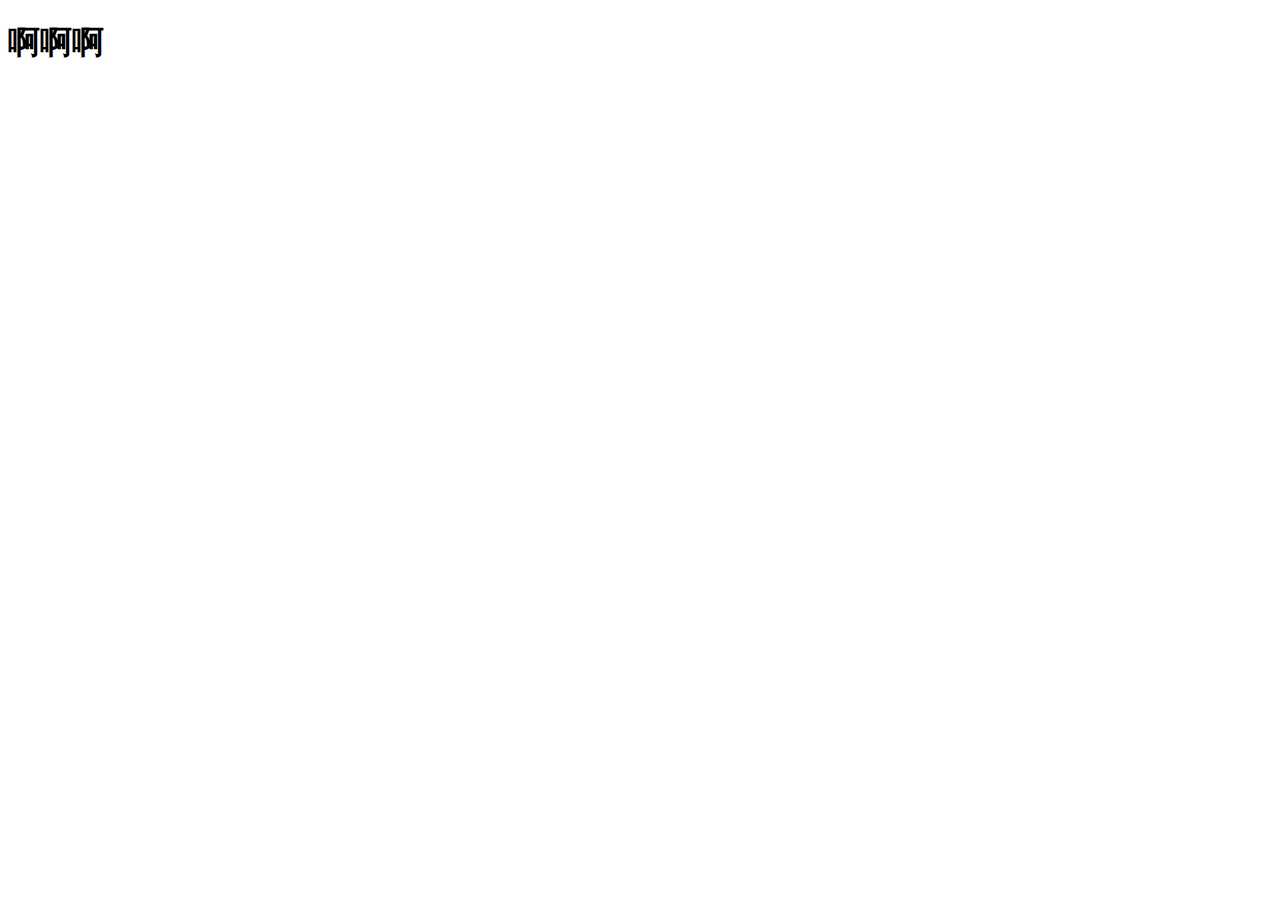
==== index.html @ 5adda148 "完成了登录和注册功能的开发" ====
<!DOCTYPE html>
<html lang="en">

<head>
    <meta charset="UTF-8">
    <meta http-equiv="X-UA-Compatible" content="IE=edge">
    <meta name="viewport" content="width=device-width, initial-scale=1.0">
    <title>Document</title>
</head>

<body>
    <h1>啊啊啊</h1>

</body>

</html>
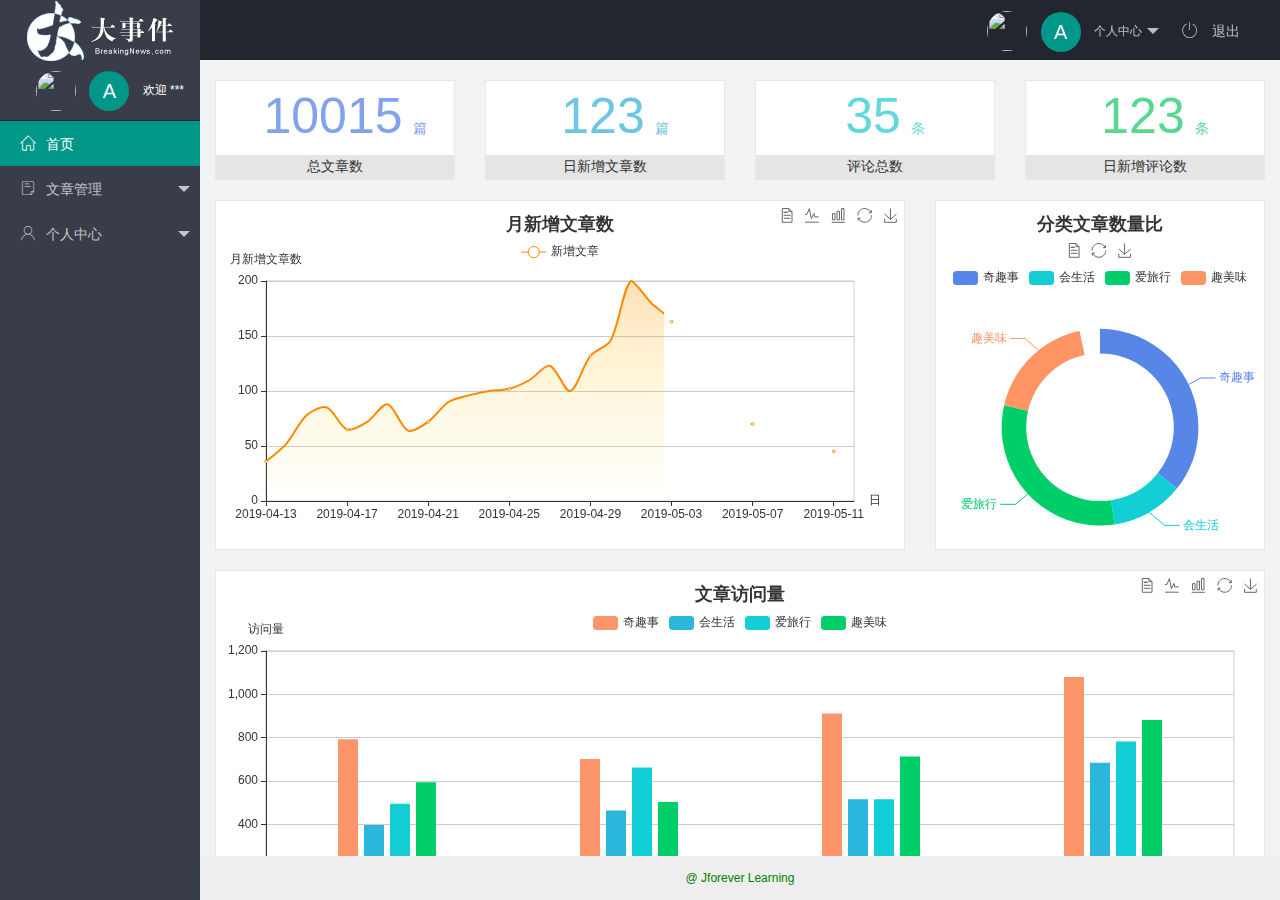
==== commit bc699af1: "完成了主页功能的开发" ====
--- a/index.html
+++ b/index.html
@@ -5,12 +5,97 @@
     <meta charset="UTF-8">
     <meta http-equiv="X-UA-Compatible" content="IE=edge">
     <meta name="viewport" content="width=device-width, initial-scale=1.0">
-    <title>Document</title>
+    <title>后台主页learn</title>
+    <!-- 导入 layui css  -->
+    <link rel="stylesheet" href="/assets/lib/layui/css/layui.css">
+    <!-- 导入第三方图标库 -->
+    <link rel="stylesheet" href="/assets/fonts/iconfont.css">
+    <!-- 导入 自己的 css -->
+    <link rel="stylesheet" href="/assets/css/index.css">
 </head>
 
 <body>
-    <h1>啊啊啊</h1>
+    <div class="layui-layout layui-layout-admin">
+        <div class="layui-header">
+            <div class="layui-logo layui-hide-xs layui-bg-black">
+                <img src="/assets/images/logo.png" alt="">
+            </div>
+            <!-- 头部区域（可配合layui已有的水平导航） -->
+            <ul class="layui-nav layui-layout-right">
+                <li class="layui-nav-item layui-hide layui-show-md-inline-block">
+                    <a href="javascript:;" class="userinfo">
+                        <img src="//tva1.sinaimg.cn/crop.0.0.118.118.180/5db11ff4gw1e77d3nqrv8j203b03cweg.jpg"
+                            class="layui-nav-img">
+                        <span class="text-avatar">A</span>
+                        个人中心
+                    </a>
+                    <dl class="layui-nav-child">
+                        <dd><a href="">基本资料</a></dd>
+                        <dd><a href="">设置</a></dd>
+                        <dd><a href="">重置密码</a></dd>
+                    </dl>
+                </li>
+                <li class="layui-nav-item" lay-header-event="menuRight" lay-unselect>
+                    <a href="javascript:;" id="btnLogout">
+                        <span class="iconfont icon-tuichu"></span>
+                        <!-- <i class="layui-icon layui-icon-logout"></i> -->
+                        退出
+                    </a>
+                </li>
+            </ul>
+        </div>
 
+        <div class="layui-side layui-bg-black">
+            <div class="layui-side-scroll">
+                <div class="userinfo">
+                    <img src="//tva1.sinaimg.cn/crop.0.0.118.118.180/5db11ff4gw1e77d3nqrv8j203b03cweg.jpg"
+                        class="layui-nav-img">
+                    <span class="text-avatar">A</span>
+
+                    <span id="welcome">欢迎 ***</span>
+                </div>
+                <!-- 左侧导航区域（可配合layui已有的垂直导航） -->
+                <ul class="layui-nav layui-nav-tree" lay-shrink="all">
+                    <li class="layui-nav-item layui-this"><a href="/home/dashboard.html" target="fm"><span
+                                class="iconfont icon-home"></span>首页</a></li>
+                    <li class="layui-nav-item ">
+
+                        <a class="" href="javascript:;"><span class="iconfont icon-16"></span>文章管理</a>
+                        <dl class="layui-nav-child">
+                            <dd><a href="javascript:;"><i class="layui-icon layui-icon-read"></i>文章类别</a></dd>
+                            <dd><a href="javascript:;"><i class="layui-icon layui-icon-read"></i>文章列表</a></dd>
+                            <dd><a href="javascript:;"><i class="layui-icon layui-icon-read"></i>发布文章</a></dd>
+                        </dl>
+                    </li>
+                    <li class="layui-nav-item">
+                        <a href="javascript:;"><span class="iconfont icon-user"></span>个人中心</a>
+                        <dl class="layui-nav-child">
+                            <dd><a href="javascript:;">基本资料</a></dd>
+                            <dd><a href="javascript:;">更换头像</a></dd>
+                        </dl>
+                    </li>
+                </ul>
+            </div>
+        </div>
+
+        <div class="layui-body">
+            <!-- 内容主体区域 -->
+            <iframe src="/home/dashboard.html" name="fm" frameborder="0"></iframe>
+        </div>
+
+        <div class="layui-footer">
+            <!-- 底部固定区域 -->
+            @ Jforever Learning
+        </div>
+    </div>
+    <!-- 导入 layui 的js 文件 -->
+    <script src="/assets/lib/layui/layui.all.js"></script>
+    <!-- 导入 jquery -->
+    <script src="/assets/lib/jquery.js"></script>
+    <!-- 导入 baseAPI 进行根路径的拼接 -->
+    <script src="/assets/js/baseAPI.js"></script>
+    <!-- 导入自己的js -->
+    <script src="/assets/js/index.js"></script>
 </body>
 
 </html>--- a/assets/lib/layui/css/layui.css
+++ b/assets/lib/layui/css/layui.css
@@ -0,0 +1,2 @@
+/** layui-v2.5.5 MIT License By https://www.layui.com */
+ .layui-inline,img{display:inline-block;vertical-align:middle}h1,h2,h3,h4,h5,h6{font-weight:400}.layui-edge,.layui-header,.layui-inline,.layui-main{position:relative}.layui-body,.layui-edge,.layui-elip{overflow:hidden}.layui-btn,.layui-edge,.layui-inline,img{vertical-align:middle}.layui-btn,.layui-disabled,.layui-icon,.layui-unselect{-moz-user-select:none;-webkit-user-select:none;-ms-user-select:none}.layui-elip,.layui-form-checkbox span,.layui-form-pane .layui-form-label{text-overflow:ellipsis;white-space:nowrap}.layui-breadcrumb,.layui-tree-btnGroup{visibility:hidden}blockquote,body,button,dd,div,dl,dt,form,h1,h2,h3,h4,h5,h6,input,li,ol,p,pre,td,textarea,th,ul{margin:0;padding:0;-webkit-tap-highlight-color:rgba(0,0,0,0)}a:active,a:hover{outline:0}img{border:none}li{list-style:none}table{border-collapse:collapse;border-spacing:0}h4,h5,h6{font-size:100%}button,input,optgroup,option,select,textarea{font-family:inherit;font-size:inherit;font-style:inherit;font-weight:inherit;outline:0}pre{white-space:pre-wrap;white-space:-moz-pre-wrap;white-space:-pre-wrap;white-space:-o-pre-wrap;word-wrap:break-word}body{line-height:24px;font:14px Helvetica Neue,Helvetica,PingFang SC,Tahoma,Arial,sans-serif}hr{height:1px;margin:10px 0;border:0;clear:both}a{color:#333;text-decoration:none}a:hover{color:#777}a cite{font-style:normal;*cursor:pointer}.layui-border-box,.layui-border-box *{box-sizing:border-box}.layui-box,.layui-box *{box-sizing:content-box}.layui-clear{clear:both;*zoom:1}.layui-clear:after{content:'\20';clear:both;*zoom:1;display:block;height:0}.layui-inline{*display:inline;*zoom:1}.layui-edge{display:inline-block;width:0;height:0;border-width:6px;border-style:dashed;border-color:transparent}.layui-edge-top{top:-4px;border-bottom-color:#999;border-bottom-style:solid}.layui-edge-right{border-left-color:#999;border-left-style:solid}.layui-edge-bottom{top:2px;border-top-color:#999;border-top-style:solid}.layui-edge-left{border-right-color:#999;border-right-style:solid}.layui-disabled,.layui-disabled:hover{color:#d2d2d2!important;cursor:not-allowed!important}.layui-circle{border-radius:100%}.layui-show{display:block!important}.layui-hide{display:none!important}@font-face{font-family:layui-icon;src:url(../font/iconfont.eot?v=250);src:url(../font/iconfont.eot?v=250#iefix) format('embedded-opentype'),url(../font/iconfont.woff2?v=250) format('woff2'),url(../font/iconfont.woff?v=250) format('woff'),url(../font/iconfont.ttf?v=250) format('truetype'),url(../font/iconfont.svg?v=250#layui-icon) format('svg')}.layui-icon{font-family:layui-icon!important;font-size:16px;font-style:normal;-webkit-font-smoothing:antialiased;-moz-osx-font-smoothing:grayscale}.layui-icon-reply-fill:before{content:"\e611"}.layui-icon-set-fill:before{content:"\e614"}.layui-icon-menu-fill:before{content:"\e60f"}.layui-icon-search:before{content:"\e615"}.layui-icon-share:before{content:"\e641"}.layui-icon-set-sm:before{content:"\e620"}.layui-icon-engine:before{content:"\e628"}.layui-icon-close:before{content:"\1006"}.layui-icon-close-fill:before{content:"\1007"}.layui-icon-chart-screen:before{content:"\e629"}.layui-icon-star:before{content:"\e600"}.layui-icon-circle-dot:before{content:"\e617"}.layui-icon-chat:before{content:"\e606"}.layui-icon-release:before{content:"\e609"}.layui-icon-list:before{content:"\e60a"}.layui-icon-chart:before{content:"\e62c"}.layui-icon-ok-circle:before{content:"\1005"}.layui-icon-layim-theme:before{content:"\e61b"}.layui-icon-table:before{content:"\e62d"}.layui-icon-right:before{content:"\e602"}.layui-icon-left:before{content:"\e603"}.layui-icon-cart-simple:before{content:"\e698"}.layui-icon-face-cry:before{content:"\e69c"}.layui-icon-face-smile:before{content:"\e6af"}.layui-icon-survey:before{content:"\e6b2"}.layui-icon-tree:before{content:"\e62e"}.layui-icon-upload-circle:before{content:"\e62f"}.layui-icon-add-circle:before{content:"\e61f"}.layui-icon-download-circle:before{content:"\e601"}.layui-icon-templeate-1:before{content:"\e630"}.layui-icon-util:before{content:"\e631"}.layui-icon-face-surprised:before{content:"\e664"}.layui-icon-edit:before{content:"\e642"}.layui-icon-speaker:before{content:"\e645"}.layui-icon-down:before{content:"\e61a"}.layui-icon-file:before{content:"\e621"}.layui-icon-layouts:before{content:"\e632"}.layui-icon-rate-half:before{content:"\e6c9"}.layui-icon-add-circle-fine:before{content:"\e608"}.layui-icon-prev-circle:before{content:"\e633"}.layui-icon-read:before{content:"\e705"}.layui-icon-404:before{content:"\e61c"}.layui-icon-carousel:before{content:"\e634"}.layui-icon-help:before{content:"\e607"}.layui-icon-code-circle:before{content:"\e635"}.layui-icon-water:before{content:"\e636"}.layui-icon-username:before{content:"\e66f"}.layui-icon-find-fill:before{content:"\e670"}.layui-icon-about:before{content:"\e60b"}.layui-icon-location:before{content:"\e715"}.layui-icon-up:before{content:"\e619"}.layui-icon-pause:before{content:"\e651"}.layui-icon-date:before{content:"\e637"}.layui-icon-layim-uploadfile:before{content:"\e61d"}.layui-icon-delete:before{content:"\e640"}.layui-icon-play:before{content:"\e652"}.layui-icon-top:before{content:"\e604"}.layui-icon-friends:before{content:"\e612"}.layui-icon-refresh-3:before{content:"\e9aa"}.layui-icon-ok:before{content:"\e605"}.layui-icon-layer:before{content:"\e638"}.layui-icon-face-smile-fine:before{content:"\e60c"}.layui-icon-dollar:before{content:"\e659"}.layui-icon-group:before{content:"\e613"}.layui-icon-layim-download:before{content:"\e61e"}.layui-icon-picture-fine:before{content:"\e60d"}.layui-icon-link:before{content:"\e64c"}.layui-icon-diamond:before{content:"\e735"}.layui-icon-log:before{content:"\e60e"}.layui-icon-rate-solid:before{content:"\e67a"}.layui-icon-fonts-del:before{content:"\e64f"}.layui-icon-unlink:before{content:"\e64d"}.layui-icon-fonts-clear:before{content:"\e639"}.layui-icon-triangle-r:before{content:"\e623"}.layui-icon-circle:before{content:"\e63f"}.layui-icon-radio:before{content:"\e643"}.layui-icon-align-center:before{content:"\e647"}.layui-icon-align-right:before{content:"\e648"}.layui-icon-align-left:before{content:"\e649"}.layui-icon-loading-1:before{content:"\e63e"}.layui-icon-return:before{content:"\e65c"}.layui-icon-fonts-strong:before{content:"\e62b"}.layui-icon-upload:before{content:"\e67c"}.layui-icon-dialogue:before{content:"\e63a"}.layui-icon-video:before{content:"\e6ed"}.layui-icon-headset:before{content:"\e6fc"}.layui-icon-cellphone-fine:before{content:"\e63b"}.layui-icon-add-1:before{content:"\e654"}.layui-icon-face-smile-b:before{content:"\e650"}.layui-icon-fonts-html:before{content:"\e64b"}.layui-icon-form:before{content:"\e63c"}.layui-icon-cart:before{content:"\e657"}.layui-icon-camera-fill:before{content:"\e65d"}.layui-icon-tabs:before{content:"\e62a"}.layui-icon-fonts-code:before{content:"\e64e"}.layui-icon-fire:before{content:"\e756"}.layui-icon-set:before{content:"\e716"}.layui-icon-fonts-u:before{content:"\e646"}.layui-icon-triangle-d:before{content:"\e625"}.layui-icon-tips:before{content:"\e702"}.layui-icon-picture:before{content:"\e64a"}.layui-icon-more-vertical:before{content:"\e671"}.layui-icon-flag:before{content:"\e66c"}.layui-icon-loading:before{content:"\e63d"}.layui-icon-fonts-i:before{content:"\e644"}.layui-icon-refresh-1:before{content:"\e666"}.layui-icon-rmb:before{content:"\e65e"}.layui-icon-home:before{content:"\e68e"}.layui-icon-user:before{content:"\e770"}.layui-icon-notice:before{content:"\e667"}.layui-icon-login-weibo:before{content:"\e675"}.layui-icon-voice:before{content:"\e688"}.layui-icon-upload-drag:before{content:"\e681"}.layui-icon-login-qq:before{content:"\e676"}.layui-icon-snowflake:before{content:"\e6b1"}.layui-icon-file-b:before{content:"\e655"}.layui-icon-template:before{content:"\e663"}.layui-icon-auz:before{content:"\e672"}.layui-icon-console:before{content:"\e665"}.layui-icon-app:before{content:"\e653"}.layui-icon-prev:before{content:"\e65a"}.layui-icon-website:before{content:"\e7ae"}.layui-icon-next:before{content:"\e65b"}.layui-icon-component:before{content:"\e857"}.layui-icon-more:before{content:"\e65f"}.layui-icon-login-wechat:before{content:"\e677"}.layui-icon-shrink-right:before{content:"\e668"}.layui-icon-spread-left:before{content:"\e66b"}.layui-icon-camera:before{content:"\e660"}.layui-icon-note:before{content:"\e66e"}.layui-icon-refresh:before{content:"\e669"}.layui-icon-female:before{content:"\e661"}.layui-icon-male:before{content:"\e662"}.layui-icon-password:before{content:"\e673"}.layui-icon-senior:before{content:"\e674"}.layui-icon-theme:before{content:"\e66a"}.layui-icon-tread:before{content:"\e6c5"}.layui-icon-praise:before{content:"\e6c6"}.layui-icon-star-fill:before{content:"\e658"}.layui-icon-rate:before{content:"\e67b"}.layui-icon-template-1:before{content:"\e656"}.layui-icon-vercode:before{content:"\e679"}.layui-icon-cellphone:before{content:"\e678"}.layui-icon-screen-full:before{content:"\e622"}.layui-icon-screen-restore:before{content:"\e758"}.layui-icon-cols:before{content:"\e610"}.layui-icon-export:before{content:"\e67d"}.layui-icon-print:before{content:"\e66d"}.layui-icon-slider:before{content:"\e714"}.layui-icon-addition:before{content:"\e624"}.layui-icon-subtraction:before{content:"\e67e"}.layui-icon-service:before{content:"\e626"}.layui-icon-transfer:before{content:"\e691"}.layui-main{width:1140px;margin:0 auto}.layui-header{z-index:1000;height:60px}.layui-header a:hover{transition:all .5s;-webkit-transition:all .5s}.layui-side{position:fixed;left:0;top:0;bottom:0;z-index:999;width:200px;overflow-x:hidden}.layui-side-scroll{position:relative;width:220px;height:100%;overflow-x:hidden}.layui-body{position:absolute;left:200px;right:0;top:0;bottom:0;z-index:998;width:auto;overflow-y:auto;box-sizing:border-box}.layui-layout-body{overflow:hidden}.layui-layout-admin .layui-header{background-color:#23262E}.layui-layout-admin .layui-side{top:60px;width:200px;overflow-x:hidden}.layui-layout-admin .layui-body{position:fixed;top:60px;bottom:44px}.layui-layout-admin .layui-main{width:auto;margin:0 15px}.layui-layout-admin .layui-footer{position:fixed;left:200px;right:0;bottom:0;height:44px;line-height:44px;padding:0 15px;background-color:#eee}.layui-layout-admin .layui-logo{position:absolute;left:0;top:0;width:200px;height:100%;line-height:60px;text-align:center;color:#009688;font-size:16px}.layui-layout-admin .layui-header .layui-nav{background:0 0}.layui-layout-left{position:absolute!important;left:200px;top:0}.layui-layout-right{position:absolute!important;right:0;top:0}.layui-container{position:relative;margin:0 auto;padding:0 15px;box-sizing:border-box}.layui-fluid{position:relative;margin:0 auto;padding:0 15px}.layui-row:after,.layui-row:before{content:'';display:block;clear:both}.layui-col-lg1,.layui-col-lg10,.layui-col-lg11,.layui-col-lg12,.layui-col-lg2,.layui-col-lg3,.layui-col-lg4,.layui-col-lg5,.layui-col-lg6,.layui-col-lg7,.layui-col-lg8,.layui-col-lg9,.layui-col-md1,.layui-col-md10,.layui-col-md11,.layui-col-md12,.layui-col-md2,.layui-col-md3,.layui-col-md4,.layui-col-md5,.layui-col-md6,.layui-col-md7,.layui-col-md8,.layui-col-md9,.layui-col-sm1,.layui-col-sm10,.layui-col-sm11,.layui-col-sm12,.layui-col-sm2,.layui-col-sm3,.layui-col-sm4,.layui-col-sm5,.layui-col-sm6,.layui-col-sm7,.layui-col-sm8,.layui-col-sm9,.layui-col-xs1,.layui-col-xs10,.layui-col-xs11,.layui-col-xs12,.layui-col-xs2,.layui-col-xs3,.layui-col-xs4,.layui-col-xs5,.layui-col-xs6,.layui-col-xs7,.layui-col-xs8,.layui-col-xs9{position:relative;display:block;box-sizing:border-box}.layui-col-xs1,.layui-col-xs10,.layui-col-xs11,.layui-col-xs12,.layui-col-xs2,.layui-col-xs3,.layui-col-xs4,.layui-col-xs5,.layui-col-xs6,.layui-col-xs7,.layui-col-xs8,.layui-col-xs9{float:left}.layui-col-xs1{width:8.33333333%}.layui-col-xs2{width:16.66666667%}.layui-col-xs3{width:25%}.layui-col-xs4{width:33.33333333%}.layui-col-xs5{width:41.66666667%}.layui-col-xs6{width:50%}.layui-col-xs7{width:58.33333333%}.layui-col-xs8{width:66.66666667%}.layui-col-xs9{width:75%}.layui-col-xs10{width:83.33333333%}.layui-col-xs11{width:91.66666667%}.layui-col-xs12{width:100%}.layui-col-xs-offset1{margin-left:8.33333333%}.layui-col-xs-offset2{margin-left:16.66666667%}.layui-col-xs-offset3{margin-left:25%}.layui-col-xs-offset4{margin-left:33.33333333%}.layui-col-xs-offset5{margin-left:41.66666667%}.layui-col-xs-offset6{margin-left:50%}.layui-col-xs-offset7{margin-left:58.33333333%}.layui-col-xs-offset8{margin-left:66.66666667%}.layui-col-xs-offset9{margin-left:75%}.layui-col-xs-offset10{margin-left:83.33333333%}.layui-col-xs-offset11{margin-left:91.66666667%}.layui-col-xs-offset12{margin-left:100%}@media screen and (max-width:768px){.layui-hide-xs{display:none!important}.layui-show-xs-block{display:block!important}.layui-show-xs-inline{display:inline!important}.layui-show-xs-inline-block{display:inline-block!important}}@media screen and (min-width:768px){.layui-container{width:750px}.layui-hide-sm{display:none!important}.layui-show-sm-block{display:block!important}.layui-show-sm-inline{display:inline!important}.layui-show-sm-inline-block{display:inline-block!important}.layui-col-sm1,.layui-col-sm10,.layui-col-sm11,.layui-col-sm12,.layui-col-sm2,.layui-col-sm3,.layui-col-sm4,.layui-col-sm5,.layui-col-sm6,.layui-col-sm7,.layui-col-sm8,.layui-col-sm9{float:left}.layui-col-sm1{width:8.33333333%}.layui-col-sm2{width:16.66666667%}.layui-col-sm3{width:25%}.layui-col-sm4{width:33.33333333%}.layui-col-sm5{width:41.66666667%}.layui-col-sm6{width:50%}.layui-col-sm7{width:58.33333333%}.layui-col-sm8{width:66.66666667%}.layui-col-sm9{width:75%}.layui-col-sm10{width:83.33333333%}.layui-col-sm11{width:91.66666667%}.layui-col-sm12{width:100%}.layui-col-sm-offset1{margin-left:8.33333333%}.layui-col-sm-offset2{margin-left:16.66666667%}.layui-col-sm-offset3{margin-left:25%}.layui-col-sm-offset4{margin-left:33.33333333%}.layui-col-sm-offset5{margin-left:41.66666667%}.layui-col-sm-offset6{margin-left:50%}.layui-col-sm-offset7{margin-left:58.33333333%}.layui-col-sm-offset8{margin-left:66.66666667%}.layui-col-sm-offset9{margin-left:75%}.layui-col-sm-offset10{margin-left:83.33333333%}.layui-col-sm-offset11{margin-left:91.66666667%}.layui-col-sm-offset12{margin-left:100%}}@media screen and (min-width:992px){.layui-container{width:970px}.layui-hide-md{display:none!important}.layui-show-md-block{display:block!important}.layui-show-md-inline{display:inline!important}.layui-show-md-inline-block{display:inline-block!important}.layui-col-md1,.layui-col-md10,.layui-col-md11,.layui-col-md12,.layui-col-md2,.layui-col-md3,.layui-col-md4,.layui-col-md5,.layui-col-md6,.layui-col-md7,.layui-col-md8,.layui-col-md9{float:left}.layui-col-md1{width:8.33333333%}.layui-col-md2{width:16.66666667%}.layui-col-md3{width:25%}.layui-col-md4{width:33.33333333%}.layui-col-md5{width:41.66666667%}.layui-col-md6{width:50%}.layui-col-md7{width:58.33333333%}.layui-col-md8{width:66.66666667%}.layui-col-md9{width:75%}.layui-col-md10{width:83.33333333%}.layui-col-md11{width:91.66666667%}.layui-col-md12{width:100%}.layui-col-md-offset1{margin-left:8.33333333%}.layui-col-md-offset2{margin-left:16.66666667%}.layui-col-md-offset3{margin-left:25%}.layui-col-md-offset4{margin-left:33.33333333%}.layui-col-md-offset5{margin-left:41.66666667%}.layui-col-md-offset6{margin-left:50%}.layui-col-md-offset7{margin-left:58.33333333%}.layui-col-md-offset8{margin-left:66.66666667%}.layui-col-md-offset9{margin-left:75%}.layui-col-md-offset10{margin-left:83.33333333%}.layui-col-md-offset11{margin-left:91.66666667%}.layui-col-md-offset12{margin-left:100%}}@media screen and (min-width:1200px){.layui-container{width:1170px}.layui-hide-lg{display:none!important}.layui-show-lg-block{display:block!important}.layui-show-lg-inline{display:inline!important}.layui-show-lg-inline-block{display:inline-block!important}.layui-col-lg1,.layui-col-lg10,.layui-col-lg11,.layui-col-lg12,.layui-col-lg2,.layui-col-lg3,.layui-col-lg4,.layui-col-lg5,.layui-col-lg6,.layui-col-lg7,.layui-col-lg8,.layui-col-lg9{float:left}.layui-col-lg1{width:8.33333333%}.layui-col-lg2{width:16.66666667%}.layui-col-lg3{width:25%}.layui-col-lg4{width:33.33333333%}.layui-col-lg5{width:41.66666667%}.layui-col-lg6{width:50%}.layui-col-lg7{width:58.33333333%}.layui-col-lg8{width:66.66666667%}.layui-col-lg9{width:75%}.layui-col-lg10{width:83.33333333%}.layui-col-lg11{width:91.66666667%}.layui-col-lg12{width:100%}.layui-col-lg-offset1{margin-left:8.33333333%}.layui-col-lg-offset2{margin-left:16.66666667%}.layui-col-lg-offset3{margin-left:25%}.layui-col-lg-offset4{margin-left:33.33333333%}.layui-col-lg-offset5{margin-left:41.66666667%}.layui-col-lg-offset6{margin-left:50%}.layui-col-lg-offset7{margin-left:58.33333333%}.layui-col-lg-offset8{margin-left:66.66666667%}.layui-col-lg-offset9{margin-left:75%}.layui-col-lg-offset10{margin-left:83.33333333%}.layui-col-lg-offset11{margin-left:91.66666667%}.layui-col-lg-offset12{margin-left:100%}}.layui-col-space1{margin:-.5px}.layui-col-space1>*{padding:.5px}.layui-col-space3{margin:-1.5px}.layui-col-space3>*{padding:1.5px}.layui-col-space5{margin:-2.5px}.layui-col-space5>*{padding:2.5px}.layui-col-space8{margin:-3.5px}.layui-col-space8>*{padding:3.5px}.layui-col-space10{margin:-5px}.layui-col-space10>*{padding:5px}.layui-col-space12{margin:-6px}.layui-col-space12>*{padding:6px}.layui-col-space15{margin:-7.5px}.layui-col-space15>*{padding:7.5px}.layui-col-space18{margin:-9px}.layui-col-space18>*{padding:9px}.layui-col-space20{margin:-10px}.layui-col-space20>*{padding:10px}.layui-col-space22{margin:-11px}.layui-col-space22>*{padding:11px}.layui-col-space25{margin:-12.5px}.layui-col-space25>*{padding:12.5px}.layui-col-space30{margin:-15px}.layui-col-space30>*{padding:15px}.layui-btn,.layui-input,.layui-select,.layui-textarea,.layui-upload-button{outline:0;-webkit-appearance:none;transition:all .3s;-webkit-transition:all .3s;box-sizing:border-box}.layui-elem-quote{margin-bottom:10px;padding:15px;line-height:22px;border-left:5px solid #009688;border-radius:0 2px 2px 0;background-color:#f2f2f2}.layui-quote-nm{border-style:solid;border-width:1px 1px 1px 5px;background:0 0}.layui-elem-field{margin-bottom:10px;padding:0;border-width:1px;border-style:solid}.layui-elem-field legend{margin-left:20px;padding:0 10px;font-size:20px;font-weight:300}.layui-field-title{margin:10px 0 20px;border-width:1px 0 0}.layui-field-box{padding:10px 15px}.layui-field-title .layui-field-box{padding:10px 0}.layui-progress{position:relative;height:6px;border-radius:20px;background-color:#e2e2e2}.layui-progress-bar{position:absolute;left:0;top:0;width:0;max-width:100%;height:6px;border-radius:20px;text-align:right;background-color:#5FB878;transition:all .3s;-webkit-transition:all .3s}.layui-progress-big,.layui-progress-big .layui-progress-bar{height:18px;line-height:18px}.layui-progress-text{position:relative;top:-20px;line-height:18px;font-size:12px;color:#666}.layui-progress-big .layui-progress-text{position:static;padding:0 10px;color:#fff}.layui-collapse{border-width:1px;border-style:solid;border-radius:2px}.layui-colla-content,.layui-colla-item{border-top-width:1px;border-top-style:solid}.layui-colla-item:first-child{border-top:none}.layui-colla-title{position:relative;height:42px;line-height:42px;padding:0 15px 0 35px;color:#333;background-color:#f2f2f2;cursor:pointer;font-size:14px;overflow:hidden}.layui-colla-content{display:none;padding:10px 15px;line-height:22px;color:#666}.layui-colla-icon{position:absolute;left:15px;top:0;font-size:14px}.layui-card{margin-bottom:15px;border-radius:2px;background-color:#fff;box-shadow:0 1px 2px 0 rgba(0,0,0,.05)}.layui-card:last-child{margin-bottom:0}.layui-card-header{position:relative;height:42px;line-height:42px;padding:0 15px;border-bottom:1px solid #f6f6f6;color:#333;border-radius:2px 2px 0 0;font-size:14px}.layui-bg-black,.layui-bg-blue,.layui-bg-cyan,.layui-bg-green,.layui-bg-orange,.layui-bg-red{color:#fff!important}.layui-card-body{position:relative;padding:10px 15px;line-height:24px}.layui-card-body[pad15]{padding:15px}.layui-card-body[pad20]{padding:20px}.layui-card-body .layui-table{margin:5px 0}.layui-card .layui-tab{margin:0}.layui-panel-window{position:relative;padding:15px;border-radius:0;border-top:5px solid #E6E6E6;background-color:#fff}.layui-auxiliar-moving{position:fixed;left:0;right:0;top:0;bottom:0;width:100%;height:100%;background:0 0;z-index:9999999999}.layui-form-label,.layui-form-mid,.layui-form-select,.layui-input-block,.layui-input-inline,.layui-textarea{position:relative}.layui-bg-red{background-color:#FF5722!important}.layui-bg-orange{background-color:#FFB800!important}.layui-bg-green{background-color:#009688!important}.layui-bg-cyan{background-color:#2F4056!important}.layui-bg-blue{background-color:#1E9FFF!important}.layui-bg-black{background-color:#393D49!important}.layui-bg-gray{background-color:#eee!important;color:#666!important}.layui-badge-rim,.layui-colla-content,.layui-colla-item,.layui-collapse,.layui-elem-field,.layui-form-pane .layui-form-item[pane],.layui-form-pane .layui-form-label,.layui-input,.layui-layedit,.layui-layedit-tool,.layui-quote-nm,.layui-select,.layui-tab-bar,.layui-tab-card,.layui-tab-title,.layui-tab-title .layui-this:after,.layui-textarea{border-color:#e6e6e6}.layui-timeline-item:before,hr{background-color:#e6e6e6}.layui-text{line-height:22px;font-size:14px;color:#666}.layui-text h1,.layui-text h2,.layui-text h3{font-weight:500;color:#333}.layui-text h1{font-size:30px}.layui-text h2{font-size:24px}.layui-text h3{font-size:18px}.layui-text a:not(.layui-btn){color:#01AAED}.layui-text a:not(.layui-btn):hover{text-decoration:underline}.layui-text ul{padding:5px 0 5px 15px}.layui-text ul li{margin-top:5px;list-style-type:disc}.layui-text em,.layui-word-aux{color:#999!important;padding:0 5px!important}.layui-btn{display:inline-block;height:38px;line-height:38px;padding:0 18px;background-color:#009688;color:#fff;white-space:nowrap;text-align:center;font-size:14px;border:none;border-radius:2px;cursor:pointer}.layui-btn:hover{opacity:.8;filter:alpha(opacity=80);color:#fff}.layui-btn:active{opacity:1;filter:alpha(opacity=100)}.layui-btn+.layui-btn{margin-left:10px}.layui-btn-container{font-size:0}.layui-btn-container .layui-btn{margin-right:10px;margin-bottom:10px}.layui-btn-container .layui-btn+.layui-btn{margin-left:0}.layui-table .layui-btn-container .layui-btn{margin-bottom:9px}.layui-btn-radius{border-radius:100px}.layui-btn .layui-icon{margin-right:3px;font-size:18px;vertical-align:bottom;vertical-align:middle\9}.layui-btn-primary{border:1px solid #C9C9C9;background-color:#fff;color:#555}.layui-btn-primary:hover{border-color:#009688;color:#333}.layui-btn-normal{background-color:#1E9FFF}.layui-btn-warm{background-color:#FFB800}.layui-btn-danger{background-color:#FF5722}.layui-btn-checked{background-color:#5FB878}.layui-btn-disabled,.layui-btn-disabled:active,.layui-btn-disabled:hover{border:1px solid #e6e6e6;background-color:#FBFBFB;color:#C9C9C9;cursor:not-allowed;opacity:1}.layui-btn-lg{height:44px;line-height:44px;padding:0 25px;font-size:16px}.layui-btn-sm{height:30px;line-height:30px;padding:0 10px;font-size:12px}.layui-btn-sm i{font-size:16px!important}.layui-btn-xs{height:22px;line-height:22px;padding:0 5px;font-size:12px}.layui-btn-xs i{font-size:14px!important}.layui-btn-group{display:inline-block;vertical-align:middle;font-size:0}.layui-btn-group .layui-btn{margin-left:0!important;margin-right:0!important;border-left:1px solid rgba(255,255,255,.5);border-radius:0}.layui-btn-group .layui-btn-primary{border-left:none}.layui-btn-group .layui-btn-primary:hover{border-color:#C9C9C9;color:#009688}.layui-btn-group .layui-btn:first-child{border-left:none;border-radius:2px 0 0 2px}.layui-btn-group .layui-btn-primary:first-child{border-left:1px solid #c9c9c9}.layui-btn-group .layui-btn:last-child{border-radius:0 2px 2px 0}.layui-btn-group .layui-btn+.layui-btn{margin-left:0}.layui-btn-group+.layui-btn-group{margin-left:10px}.layui-btn-fluid{width:100%}.layui-input,.layui-select,.layui-textarea{height:38px;line-height:1.3;line-height:38px\9;border-width:1px;border-style:solid;background-color:#fff;border-radius:2px}.layui-input::-webkit-input-placeholder,.layui-select::-webkit-input-placeholder,.layui-textarea::-webkit-input-placeholder{line-height:1.3}.layui-input,.layui-textarea{display:block;width:100%;padding-left:10px}.layui-input:hover,.layui-textarea:hover{border-color:#D2D2D2!important}.layui-input:focus,.layui-textarea:focus{border-color:#C9C9C9!important}.layui-textarea{min-height:100px;height:auto;line-height:20px;padding:6px 10px;resize:vertical}.layui-select{padding:0 10px}.layui-form input[type=checkbox],.layui-form input[type=radio],.layui-form select{display:none}.layui-form [lay-ignore]{display:initial}.layui-form-item{margin-bottom:15px;clear:both;*zoom:1}.layui-form-item:after{content:'\20';clear:both;*zoom:1;display:block;height:0}.layui-form-label{float:left;display:block;padding:9px 15px;width:80px;font-weight:400;line-height:20px;text-align:right}.layui-form-label-col{display:block;float:none;padding:9px 0;line-height:20px;text-align:left}.layui-form-item .layui-inline{margin-bottom:5px;margin-right:10px}.layui-input-block{margin-left:110px;min-height:36px}.layui-input-inline{display:inline-block;vertical-align:middle}.layui-form-item .layui-input-inline{float:left;width:190px;margin-right:10px}.layui-form-text .layui-input-inline{width:auto}.layui-form-mid{float:left;display:block;padding:9px 0!important;line-height:20px;margin-right:10px}.layui-form-danger+.layui-form-select .layui-input,.layui-form-danger:focus{border-color:#FF5722!important}.layui-form-select .layui-input{padding-right:30px;cursor:pointer}.layui-form-select .layui-edge{position:absolute;right:10px;top:50%;margin-top:-3px;cursor:pointer;border-width:6px;border-top-color:#c2c2c2;border-top-style:solid;transition:all .3s;-webkit-transition:all .3s}.layui-form-select dl{display:none;position:absolute;left:0;top:42px;padding:5px 0;z-index:899;min-width:100%;border:1px solid #d2d2d2;max-height:300px;overflow-y:auto;background-color:#fff;border-radius:2px;box-shadow:0 2px 4px rgba(0,0,0,.12);box-sizing:border-box}.layui-form-select dl dd,.layui-form-select dl dt{padding:0 10px;line-height:36px;white-space:nowrap;overflow:hidden;text-overflow:ellipsis}.layui-form-select dl dt{font-size:12px;color:#999}.layui-form-select dl dd{cursor:pointer}.layui-form-select dl dd:hover{background-color:#f2f2f2;-webkit-transition:.5s all;transition:.5s all}.layui-form-select .layui-select-group dd{padding-left:20px}.layui-form-select dl dd.layui-select-tips{padding-left:10px!important;color:#999}.layui-form-select dl dd.layui-this{background-color:#5FB878;color:#fff}.layui-form-checkbox,.layui-form-select dl dd.layui-disabled{background-color:#fff}.layui-form-selected dl{display:block}.layui-form-checkbox,.layui-form-checkbox *,.layui-form-switch{display:inline-block;vertical-align:middle}.layui-form-selected .layui-edge{margin-top:-9px;-webkit-transform:rotate(180deg);transform:rotate(180deg);margin-top:-3px\9}:root .layui-form-selected .layui-edge{margin-top:-9px\0/IE9}.layui-form-selectup dl{top:auto;bottom:42px}.layui-select-none{margin:5px 0;text-align:center;color:#999}.layui-select-disabled .layui-disabled{border-color:#eee!important}.layui-select-disabled .layui-edge{border-top-color:#d2d2d2}.layui-form-checkbox{position:relative;height:30px;line-height:30px;margin-right:10px;padding-right:30px;cursor:pointer;font-size:0;-webkit-transition:.1s linear;transition:.1s linear;box-sizing:border-box}.layui-form-checkbox span{padding:0 10px;height:100%;font-size:14px;border-radius:2px 0 0 2px;background-color:#d2d2d2;color:#fff;overflow:hidden}.layui-form-checkbox:hover span{background-color:#c2c2c2}.layui-form-checkbox i{position:absolute;right:0;top:0;width:30px;height:28px;border:1px solid #d2d2d2;border-left:none;border-radius:0 2px 2px 0;color:#fff;font-size:20px;text-align:center}.layui-form-checkbox:hover i{border-color:#c2c2c2;color:#c2c2c2}.layui-form-checked,.layui-form-checked:hover{border-color:#5FB878}.layui-form-checked span,.layui-form-checked:hover span{background-color:#5FB878}.layui-form-checked i,.layui-form-checked:hover i{color:#5FB878}.layui-form-item .layui-form-checkbox{margin-top:4px}.layui-form-checkbox[lay-skin=primary]{height:auto!important;line-height:normal!important;min-width:18px;min-height:18px;border:none!important;margin-right:0;padding-left:28px;padding-right:0;background:0 0}.layui-form-checkbox[lay-skin=primary] span{padding-left:0;padding-right:15px;line-height:18px;background:0 0;color:#666}.layui-form-checkbox[lay-skin=primary] i{right:auto;left:0;width:16px;height:16px;line-height:16px;border:1px solid #d2d2d2;font-size:12px;border-radius:2px;background-color:#fff;-webkit-transition:.1s linear;transition:.1s linear}.layui-form-checkbox[lay-skin=primary]:hover i{border-color:#5FB878;color:#fff}.layui-form-checked[lay-skin=primary] i{border-color:#5FB878!important;background-color:#5FB878;color:#fff}.layui-checkbox-disbaled[lay-skin=primary] span{background:0 0!important;color:#c2c2c2}.layui-checkbox-disbaled[lay-skin=primary]:hover i{border-color:#d2d2d2}.layui-form-item .layui-form-checkbox[lay-skin=primary]{margin-top:10px}.layui-form-switch{position:relative;height:22px;line-height:22px;min-width:35px;padding:0 5px;margin-top:8px;border:1px solid #d2d2d2;border-radius:20px;cursor:pointer;background-color:#fff;-webkit-transition:.1s linear;transition:.1s linear}.layui-form-switch i{position:absolute;left:5px;top:3px;width:16px;height:16px;border-radius:20px;background-color:#d2d2d2;-webkit-transition:.1s linear;transition:.1s linear}.layui-form-switch em{position:relative;top:0;width:25px;margin-left:21px;padding:0!important;text-align:center!important;color:#999!important;font-style:normal!important;font-size:12px}.layui-form-onswitch{border-color:#5FB878;background-color:#5FB878}.layui-checkbox-disbaled,.layui-checkbox-disbaled i{border-color:#e2e2e2!important}.layui-form-onswitch i{left:100%;margin-left:-21px;background-color:#fff}.layui-form-onswitch em{margin-left:5px;margin-right:21px;color:#fff!important}.layui-checkbox-disbaled span{background-color:#e2e2e2!important}.layui-checkbox-disbaled:hover i{color:#fff!important}[lay-radio]{display:none}.layui-form-radio,.layui-form-radio *{display:inline-block;vertical-align:middle}.layui-form-radio{line-height:28px;margin:6px 10px 0 0;padding-right:10px;cursor:pointer;font-size:0}.layui-form-radio *{font-size:14px}.layui-form-radio>i{margin-right:8px;font-size:22px;color:#c2c2c2}.layui-form-radio>i:hover,.layui-form-radioed>i{color:#5FB878}.layui-radio-disbaled>i{color:#e2e2e2!important}.layui-form-pane .layui-form-label{width:110px;padding:8px 15px;height:38px;line-height:20px;border-width:1px;border-style:solid;border-radius:2px 0 0 2px;text-align:center;background-color:#FBFBFB;overflow:hidden;box-sizing:border-box}.layui-form-pane .layui-input-inline{margin-left:-1px}.layui-form-pane .layui-input-block{margin-left:110px;left:-1px}.layui-form-pane .layui-input{border-radius:0 2px 2px 0}.layui-form-pane .layui-form-text .layui-form-label{float:none;width:100%;border-radius:2px;box-sizing:border-box;text-align:left}.layui-form-pane .layui-form-text .layui-input-inline{display:block;margin:0;top:-1px;clear:both}.layui-form-pane .layui-form-text .layui-input-block{margin:0;left:0;top:-1px}.layui-form-pane .layui-form-text .layui-textarea{min-height:100px;border-radius:0 0 2px 2px}.layui-form-pane .layui-form-checkbox{margin:4px 0 4px 10px}.layui-form-pane .layui-form-radio,.layui-form-pane .layui-form-switch{margin-top:6px;margin-left:10px}.layui-form-pane .layui-form-item[pane]{position:relative;border-width:1px;border-style:solid}.layui-form-pane .layui-form-item[pane] .layui-form-label{position:absolute;left:0;top:0;height:100%;border-width:0 1px 0 0}.layui-form-pane .layui-form-item[pane] .layui-input-inline{margin-left:110px}@media screen and (max-width:450px){.layui-form-item .layui-form-label{text-overflow:ellipsis;overflow:hidden;white-space:nowrap}.layui-form-item .layui-inline{display:block;margin-right:0;margin-bottom:20px;clear:both}.layui-form-item .layui-inline:after{content:'\20';clear:both;display:block;height:0}.layui-form-item .layui-input-inline{display:block;float:none;left:-3px;width:auto;margin:0 0 10px 112px}.layui-form-item .layui-input-inline+.layui-form-mid{margin-left:110px;top:-5px;padding:0}.layui-form-item .layui-form-checkbox{margin-right:5px;margin-bottom:5px}}.layui-layedit{border-width:1px;border-style:solid;border-radius:2px}.layui-layedit-tool{padding:3px 5px;border-bottom-width:1px;border-bottom-style:solid;font-size:0}.layedit-tool-fixed{position:fixed;top:0;border-top:1px solid #e2e2e2}.layui-layedit-tool .layedit-tool-mid,.layui-layedit-tool .layui-icon{display:inline-block;vertical-align:middle;text-align:center;font-size:14px}.layui-layedit-tool .layui-icon{position:relative;width:32px;height:30px;line-height:30px;margin:3px 5px;color:#777;cursor:pointer;border-radius:2px}.layui-layedit-tool .layui-icon:hover{color:#393D49}.layui-layedit-tool .layui-icon:active{color:#000}.layui-layedit-tool .layedit-tool-active{background-color:#e2e2e2;color:#000}.layui-layedit-tool .layui-disabled,.layui-layedit-tool .layui-disabled:hover{color:#d2d2d2;cursor:not-allowed}.layui-layedit-tool .layedit-tool-mid{width:1px;height:18px;margin:0 10px;background-color:#d2d2d2}.layedit-tool-html{width:50px!important;font-size:30px!important}.layedit-tool-b,.layedit-tool-code,.layedit-tool-help{font-size:16px!important}.layedit-tool-d,.layedit-tool-face,.layedit-tool-image,.layedit-tool-unlink{font-size:18px!important}.layedit-tool-image input{position:absolute;font-size:0;left:0;top:0;width:100%;height:100%;opacity:.01;filter:Alpha(opacity=1);cursor:pointer}.layui-layedit-iframe iframe{display:block;width:100%}#LAY_layedit_code{overflow:hidden}.layui-laypage{display:inline-block;*display:inline;*zoom:1;vertical-align:middle;margin:10px 0;font-size:0}.layui-laypage>a:first-child,.layui-laypage>a:first-child em{border-radius:2px 0 0 2px}.layui-laypage>a:last-child,.layui-laypage>a:last-child em{border-radius:0 2px 2px 0}.layui-laypage>:first-child{margin-left:0!important}.layui-laypage>:last-child{margin-right:0!important}.layui-laypage a,.layui-laypage button,.layui-laypage input,.layui-laypage select,.layui-laypage span{border:1px solid #e2e2e2}.layui-laypage a,.layui-laypage span{display:inline-block;*display:inline;*zoom:1;vertical-align:middle;padding:0 15px;height:28px;line-height:28px;margin:0 -1px 5px 0;background-color:#fff;color:#333;font-size:12px}.layui-flow-more a *,.layui-laypage input,.layui-table-view select[lay-ignore]{display:inline-block}.layui-laypage a:hover{color:#009688}.layui-laypage em{font-style:normal}.layui-laypage .layui-laypage-spr{color:#999;font-weight:700}.layui-laypage a{text-decoration:none}.layui-laypage .layui-laypage-curr{position:relative}.layui-laypage .layui-laypage-curr em{position:relative;color:#fff}.layui-laypage .layui-laypage-curr .layui-laypage-em{position:absolute;left:-1px;top:-1px;padding:1px;width:100%;height:100%;background-color:#009688}.layui-laypage-em{border-radius:2px}.layui-laypage-next em,.layui-laypage-prev em{font-family:Sim sun;font-size:16px}.layui-laypage .layui-laypage-count,.layui-laypage .layui-laypage-limits,.layui-laypage .layui-laypage-refresh,.layui-laypage .layui-laypage-skip{margin-left:10px;margin-right:10px;padding:0;border:none}.layui-laypage .layui-laypage-limits,.layui-laypage .layui-laypage-refresh{vertical-align:top}.layui-laypage .layui-laypage-refresh i{font-size:18px;cursor:pointer}.layui-laypage select{height:22px;padding:3px;border-radius:2px;cursor:pointer}.layui-laypage .layui-laypage-skip{height:30px;line-height:30px;color:#999}.layui-laypage button,.layui-laypage input{height:30px;line-height:30px;border-radius:2px;vertical-align:top;background-color:#fff;box-sizing:border-box}.layui-laypage input{width:40px;margin:0 10px;padding:0 3px;text-align:center}.layui-laypage input:focus,.layui-laypage select:focus{border-color:#009688!important}.layui-laypage button{margin-left:10px;padding:0 10px;cursor:pointer}.layui-table,.layui-table-view{margin:10px 0}.layui-flow-more{margin:10px 0;text-align:center;color:#999;font-size:14px}.layui-flow-more a{height:32px;line-height:32px}.layui-flow-more a *{vertical-align:top}.layui-flow-more a cite{padding:0 20px;border-radius:3px;background-color:#eee;color:#333;font-style:normal}.layui-flow-more a cite:hover{opacity:.8}.layui-flow-more a i{font-size:30px;color:#737383}.layui-table{width:100%;background-color:#fff;color:#666}.layui-table tr{transition:all .3s;-webkit-transition:all .3s}.layui-table th{text-align:left;font-weight:400}.layui-table tbody tr:hover,.layui-table thead tr,.layui-table-click,.layui-table-header,.layui-table-hover,.layui-table-mend,.layui-table-patch,.layui-table-tool,.layui-table-total,.layui-table-total tr,.layui-table[lay-even] tr:nth-child(even){background-color:#f2f2f2}.layui-table td,.layui-table th,.layui-table-col-set,.layui-table-fixed-r,.layui-table-grid-down,.layui-table-header,.layui-table-page,.layui-table-tips-main,.layui-table-tool,.layui-table-total,.layui-table-view,.layui-table[lay-skin=line],.layui-table[lay-skin=row]{border-width:1px;border-style:solid;border-color:#e6e6e6}.layui-table td,.layui-table th{position:relative;padding:9px 15px;min-height:20px;line-height:20px;font-size:14px}.layui-table[lay-skin=line] td,.layui-table[lay-skin=line] th{border-width:0 0 1px}.layui-table[lay-skin=row] td,.layui-table[lay-skin=row] th{border-width:0 1px 0 0}.layui-table[lay-skin=nob] td,.layui-table[lay-skin=nob] th{border:none}.layui-table img{max-width:100px}.layui-table[lay-size=lg] td,.layui-table[lay-size=lg] th{padding:15px 30px}.layui-table-view .layui-table[lay-size=lg] .layui-table-cell{height:40px;line-height:40px}.layui-table[lay-size=sm] td,.layui-table[lay-size=sm] th{font-size:12px;padding:5px 10px}.layui-table-view .layui-table[lay-size=sm] .layui-table-cell{height:20px;line-height:20px}.layui-table[lay-data]{display:none}.layui-table-box{position:relative;overflow:hidden}.layui-table-view .layui-table{position:relative;width:auto;margin:0}.layui-table-view .layui-table[lay-skin=line]{border-width:0 1px 0 0}.layui-table-view .layui-table[lay-skin=row]{border-width:0 0 1px}.layui-table-view .layui-table td,.layui-table-view .layui-table th{padding:5px 0;border-top:none;border-left:none}.layui-table-view .layui-table th.layui-unselect .layui-table-cell span{cursor:pointer}.layui-table-view .layui-table td{cursor:default}.layui-table-view .layui-table td[data-edit=text]{cursor:text}.layui-table-view .layui-form-checkbox[lay-skin=primary] i{width:18px;height:18px}.layui-table-view .layui-form-radio{line-height:0;padding:0}.layui-table-view .layui-form-radio>i{margin:0;font-size:20px}.layui-table-init{position:absolute;left:0;top:0;width:100%;height:100%;text-align:center;z-index:110}.layui-table-init .layui-icon{position:absolute;left:50%;top:50%;margin:-15px 0 0 -15px;font-size:30px;color:#c2c2c2}.layui-table-header{border-width:0 0 1px;overflow:hidden}.layui-table-header .layui-table{margin-bottom:-1px}.layui-table-tool .layui-inline[lay-event]{position:relative;width:26px;height:26px;padding:5px;line-height:16px;margin-right:10px;text-align:center;color:#333;border:1px solid #ccc;cursor:pointer;-webkit-transition:.5s all;transition:.5s all}.layui-table-tool .layui-inline[lay-event]:hover{border:1px solid #999}.layui-table-tool-temp{padding-right:120px}.layui-table-tool-self{position:absolute;right:17px;top:10px}.layui-table-tool .layui-table-tool-self .layui-inline[lay-event]{margin:0 0 0 10px}.layui-table-tool-panel{position:absolute;top:29px;left:-1px;padding:5px 0;min-width:150px;min-height:40px;border:1px solid #d2d2d2;text-align:left;overflow-y:auto;background-color:#fff;box-shadow:0 2px 4px rgba(0,0,0,.12)}.layui-table-cell,.layui-table-tool-panel li{overflow:hidden;text-overflow:ellipsis;white-space:nowrap}.layui-table-tool-panel li{padding:0 10px;line-height:30px;-webkit-transition:.5s all;transition:.5s all}.layui-table-tool-panel li .layui-form-checkbox[lay-skin=primary]{width:100%;padding-left:28px}.layui-table-tool-panel li:hover{background-color:#f2f2f2}.layui-table-tool-panel li .layui-form-checkbox[lay-skin=primary] i{position:absolute;left:0;top:0}.layui-table-tool-panel li .layui-form-checkbox[lay-skin=primary] span{padding:0}.layui-table-tool .layui-table-tool-self .layui-table-tool-panel{left:auto;right:-1px}.layui-table-col-set{position:absolute;right:0;top:0;width:20px;height:100%;border-width:0 0 0 1px;background-color:#fff}.layui-table-sort{width:10px;height:20px;margin-left:5px;cursor:pointer!important}.layui-table-sort .layui-edge{position:absolute;left:5px;border-width:5px}.layui-table-sort .layui-table-sort-asc{top:3px;border-top:none;border-bottom-style:solid;border-bottom-color:#b2b2b2}.layui-table-sort .layui-table-sort-asc:hover{border-bottom-color:#666}.layui-table-sort .layui-table-sort-desc{bottom:5px;border-bottom:none;border-top-style:solid;border-top-color:#b2b2b2}.layui-table-sort .layui-table-sort-desc:hover{border-top-color:#666}.layui-table-sort[lay-sort=asc] .layui-table-sort-asc{border-bottom-color:#000}.layui-table-sort[lay-sort=desc] .layui-table-sort-desc{border-top-color:#000}.layui-table-cell{height:28px;line-height:28px;padding:0 15px;position:relative;box-sizing:border-box}.layui-table-cell .layui-form-checkbox[lay-skin=primary]{top:-1px;padding:0}.layui-table-cell .layui-table-link{color:#01AAED}.laytable-cell-checkbox,.laytable-cell-numbers,.laytable-cell-radio,.laytable-cell-space{padding:0;text-align:center}.layui-table-body{position:relative;overflow:auto;margin-right:-1px;margin-bottom:-1px}.layui-table-body .layui-none{line-height:26px;padding:15px;text-align:center;color:#999}.layui-table-fixed{position:absolute;left:0;top:0;z-index:101}.layui-table-fixed .layui-table-body{overflow:hidden}.layui-table-fixed-l{box-shadow:0 -1px 8px rgba(0,0,0,.08)}.layui-table-fixed-r{left:auto;right:-1px;border-width:0 0 0 1px;box-shadow:-1px 0 8px rgba(0,0,0,.08)}.layui-table-fixed-r .layui-table-header{position:relative;overflow:visible}.layui-table-mend{position:absolute;right:-49px;top:0;height:100%;width:50px}.layui-table-tool{position:relative;z-index:890;width:100%;min-height:50px;line-height:30px;padding:10px 15px;border-width:0 0 1px}.layui-table-tool .layui-btn-container{margin-bottom:-10px}.layui-table-page,.layui-table-total{border-width:1px 0 0;margin-bottom:-1px;overflow:hidden}.layui-table-page{position:relative;width:100%;padding:7px 7px 0;height:41px;font-size:12px;white-space:nowrap}.layui-table-page>div{height:26px}.layui-table-page .layui-laypage{margin:0}.layui-table-page .layui-laypage a,.layui-table-page .layui-laypage span{height:26px;line-height:26px;margin-bottom:10px;border:none;background:0 0}.layui-table-page .layui-laypage a,.layui-table-page .layui-laypage span.layui-laypage-curr{padding:0 12px}.layui-table-page .layui-laypage span{margin-left:0;padding:0}.layui-table-page .layui-laypage .layui-laypage-prev{margin-left:-7px!important}.layui-table-page .layui-laypage .layui-laypage-curr .layui-laypage-em{left:0;top:0;padding:0}.layui-table-page .layui-laypage button,.layui-table-page .layui-laypage input{height:26px;line-height:26px}.layui-table-page .layui-laypage input{width:40px}.layui-table-page .layui-laypage button{padding:0 10px}.layui-table-page select{height:18px}.layui-table-patch .layui-table-cell{padding:0;width:30px}.layui-table-edit{position:absolute;left:0;top:0;width:100%;height:100%;padding:0 14px 1px;border-radius:0;box-shadow:1px 1px 20px rgba(0,0,0,.15)}.layui-table-edit:focus{border-color:#5FB878!important}select.layui-table-edit{padding:0 0 0 10px;border-color:#C9C9C9}.layui-table-view .layui-form-checkbox,.layui-table-view .layui-form-radio,.layui-table-view .layui-form-switch{top:0;margin:0;box-sizing:content-box}.layui-table-view .layui-form-checkbox{top:-1px;height:26px;line-height:26px}.layui-table-view .layui-form-checkbox i{height:26px}.layui-table-grid .layui-table-cell{overflow:visible}.layui-table-grid-down{position:absolute;top:0;right:0;width:26px;height:100%;padding:5px 0;border-width:0 0 0 1px;text-align:center;background-color:#fff;color:#999;cursor:pointer}.layui-table-grid-down .layui-icon{position:absolute;top:50%;left:50%;margin:-8px 0 0 -8px}.layui-table-grid-down:hover{background-color:#fbfbfb}body .layui-table-tips .layui-layer-content{background:0 0;padding:0;box-shadow:0 1px 6px rgba(0,0,0,.12)}.layui-table-tips-main{margin:-44px 0 0 -1px;max-height:150px;padding:8px 15px;font-size:14px;overflow-y:scroll;background-color:#fff;color:#666}.layui-table-tips-c{position:absolute;right:-3px;top:-13px;width:20px;height:20px;padding:3px;cursor:pointer;background-color:#666;border-radius:50%;color:#fff}.layui-table-tips-c:hover{background-color:#777}.layui-table-tips-c:before{position:relative;right:-2px}.layui-upload-file{display:none!important;opacity:.01;filter:Alpha(opacity=1)}.layui-upload-drag,.layui-upload-form,.layui-upload-wrap{display:inline-block}.layui-upload-list{margin:10px 0}.layui-upload-choose{padding:0 10px;color:#999}.layui-upload-drag{position:relative;padding:30px;border:1px dashed #e2e2e2;background-color:#fff;text-align:center;cursor:pointer;color:#999}.layui-upload-drag .layui-icon{font-size:50px;color:#009688}.layui-upload-drag[lay-over]{border-color:#009688}.layui-upload-iframe{position:absolute;width:0;height:0;border:0;visibility:hidden}.layui-upload-wrap{position:relative;vertical-align:middle}.layui-upload-wrap .layui-upload-file{display:block!important;position:absolute;left:0;top:0;z-index:10;font-size:100px;width:100%;height:100%;opacity:.01;filter:Alpha(opacity=1);cursor:pointer}.layui-transfer-active,.layui-transfer-box{display:inline-block;vertical-align:middle}.layui-transfer-box,.layui-transfer-header,.layui-transfer-search{border-width:0;border-style:solid;border-color:#e6e6e6}.layui-transfer-box{position:relative;border-width:1px;width:200px;height:360px;border-radius:2px;background-color:#fff}.layui-transfer-box .layui-form-checkbox{width:100%;margin:0!important}.layui-transfer-header{height:38px;line-height:38px;padding:0 10px;border-bottom-width:1px}.layui-transfer-search{position:relative;padding:10px;border-bottom-width:1px}.layui-transfer-search .layui-input{height:32px;padding-left:30px;font-size:12px}.layui-transfer-search .layui-icon-search{position:absolute;left:20px;top:50%;margin-top:-8px;color:#666}.layui-transfer-active{margin:0 15px}.layui-transfer-active .layui-btn{display:block;margin:0;padding:0 15px;background-color:#5FB878;border-color:#5FB878;color:#fff}.layui-transfer-active .layui-btn-disabled{background-color:#FBFBFB;border-color:#e6e6e6;color:#C9C9C9}.layui-transfer-active .layui-btn:first-child{margin-bottom:15px}.layui-transfer-active .layui-btn .layui-icon{margin:0;font-size:14px!important}.layui-transfer-data{padding:5px 0;overflow:auto}.layui-transfer-data li{height:32px;line-height:32px;padding:0 10px}.layui-transfer-data li:hover{background-color:#f2f2f2;transition:.5s all}.layui-transfer-data .layui-none{padding:15px 10px;text-align:center;color:#999}.layui-nav{position:relative;padding:0 20px;background-color:#393D49;color:#fff;border-radius:2px;font-size:0;box-sizing:border-box}.layui-nav *{font-size:14px}.layui-nav .layui-nav-item{position:relative;display:inline-block;*display:inline;*zoom:1;vertical-align:middle;line-height:60px}.layui-nav .layui-nav-item a{display:block;padding:0 20px;color:#fff;color:rgba(255,255,255,.7);transition:all .3s;-webkit-transition:all .3s}.layui-nav .layui-this:after,.layui-nav-bar,.layui-nav-tree .layui-nav-itemed:after{position:absolute;left:0;top:0;width:0;height:5px;background-color:#5FB878;transition:all .2s;-webkit-transition:all .2s}.layui-nav-bar{z-index:1000}.layui-nav .layui-nav-item a:hover,.layui-nav .layui-this a{color:#fff}.layui-nav .layui-this:after{content:'';top:auto;bottom:0;width:100%}.layui-nav-img{width:30px;height:30px;margin-right:10px;border-radius:50%}.layui-nav .layui-nav-more{content:'';width:0;height:0;border-style:solid dashed dashed;border-color:#fff transparent transparent;overflow:hidden;cursor:pointer;transition:all .2s;-webkit-transition:all .2s;position:absolute;top:50%;right:3px;margin-top:-3px;border-width:6px;border-top-color:rgba(255,255,255,.7)}.layui-nav .layui-nav-mored,.layui-nav-itemed>a .layui-nav-more{margin-top:-9px;border-style:dashed dashed solid;border-color:transparent transparent #fff}.layui-nav-child{display:none;position:absolute;left:0;top:65px;min-width:100%;line-height:36px;padding:5px 0;box-shadow:0 2px 4px rgba(0,0,0,.12);border:1px solid #d2d2d2;background-color:#fff;z-index:100;border-radius:2px;white-space:nowrap}.layui-nav .layui-nav-child a{color:#333}.layui-nav .layui-nav-child a:hover{background-color:#f2f2f2;color:#000}.layui-nav-child dd{position:relative}.layui-nav .layui-nav-child dd.layui-this a,.layui-nav-child dd.layui-this{background-color:#5FB878;color:#fff}.layui-nav-child dd.layui-this:after{display:none}.layui-nav-tree{width:200px;padding:0}.layui-nav-tree .layui-nav-item{display:block;width:100%;line-height:45px}.layui-nav-tree .layui-nav-item a{position:relative;height:45px;line-height:45px;text-overflow:ellipsis;overflow:hidden;white-space:nowrap}.layui-nav-tree .layui-nav-item a:hover{background-color:#4E5465}.layui-nav-tree .layui-nav-bar{width:5px;height:0;background-color:#009688}.layui-nav-tree .layui-nav-child dd.layui-this,.layui-nav-tree .layui-nav-child dd.layui-this a,.layui-nav-tree .layui-this,.layui-nav-tree .layui-this>a,.layui-nav-tree .layui-this>a:hover{background-color:#009688;color:#fff}.layui-nav-tree .layui-this:after{display:none}.layui-nav-itemed>a,.layui-nav-tree .layui-nav-title a,.layui-nav-tree .layui-nav-title a:hover{color:#fff!important}.layui-nav-tree .layui-nav-child{position:relative;z-index:0;top:0;border:none;box-shadow:none}.layui-nav-tree .layui-nav-child a{height:40px;line-height:40px;color:#fff;color:rgba(255,255,255,.7)}.layui-nav-tree .layui-nav-child,.layui-nav-tree .layui-nav-child a:hover{background:0 0;color:#fff}.layui-nav-tree .layui-nav-more{right:10px}.layui-nav-itemed>.layui-nav-child{display:block;padding:0;background-color:rgba(0,0,0,.3)!important}.layui-nav-itemed>.layui-nav-child>.layui-this>.layui-nav-child{display:block}.layui-nav-side{position:fixed;top:0;bottom:0;left:0;overflow-x:hidden;z-index:999}.layui-bg-blue .layui-nav-bar,.layui-bg-blue .layui-nav-itemed:after,.layui-bg-blue .layui-this:after{background-color:#93D1FF}.layui-bg-blue .layui-nav-child dd.layui-this{background-color:#1E9FFF}.layui-bg-blue .layui-nav-itemed>a,.layui-nav-tree.layui-bg-blue .layui-nav-title a,.layui-nav-tree.layui-bg-blue .layui-nav-title a:hover{background-color:#007DDB!important}.layui-breadcrumb{font-size:0}.layui-breadcrumb>*{font-size:14px}.layui-breadcrumb a{color:#999!important}.layui-breadcrumb a:hover{color:#5FB878!important}.layui-breadcrumb a cite{color:#666;font-style:normal}.layui-breadcrumb span[lay-separator]{margin:0 10px;color:#999}.layui-tab{margin:10px 0;text-align:left!important}.layui-tab[overflow]>.layui-tab-title{overflow:hidden}.layui-tab-title{position:relative;left:0;height:40px;white-space:nowrap;font-size:0;border-bottom-width:1px;border-bottom-style:solid;transition:all .2s;-webkit-transition:all .2s}.layui-tab-title li{display:inline-block;*display:inline;*zoom:1;vertical-align:middle;font-size:14px;transition:all .2s;-webkit-transition:all .2s;position:relative;line-height:40px;min-width:65px;padding:0 15px;text-align:center;cursor:pointer}.layui-tab-title li a{display:block}.layui-tab-title .layui-this{color:#000}.layui-tab-title .layui-this:after{position:absolute;left:0;top:0;content:'';width:100%;height:41px;border-width:1px;border-style:solid;border-bottom-color:#fff;border-radius:2px 2px 0 0;box-sizing:border-box;pointer-events:none}.layui-tab-bar{position:absolute;right:0;top:0;z-index:10;width:30px;height:39px;line-height:39px;border-width:1px;border-style:solid;border-radius:2px;text-align:center;background-color:#fff;cursor:pointer}.layui-tab-bar .layui-icon{position:relative;display:inline-block;top:3px;transition:all .3s;-webkit-transition:all .3s}.layui-tab-item{display:none}.layui-tab-more{padding-right:30px;height:auto!important;white-space:normal!important}.layui-tab-more li.layui-this:after{border-bottom-color:#e2e2e2;border-radius:2px}.layui-tab-more .layui-tab-bar .layui-icon{top:-2px;top:3px\9;-webkit-transform:rotate(180deg);transform:rotate(180deg)}:root .layui-tab-more .layui-tab-bar .layui-icon{top:-2px\0/IE9}.layui-tab-content{padding:10px}.layui-tab-title li .layui-tab-close{position:relative;display:inline-block;width:18px;height:18px;line-height:20px;margin-left:8px;top:1px;text-align:center;font-size:14px;color:#c2c2c2;transition:all .2s;-webkit-transition:all .2s}.layui-tab-title li .layui-tab-close:hover{border-radius:2px;background-color:#FF5722;color:#fff}.layui-tab-brief>.layui-tab-title .layui-this{color:#009688}.layui-tab-brief>.layui-tab-more li.layui-this:after,.layui-tab-brief>.layui-tab-title .layui-this:after{border:none;border-radius:0;border-bottom:2px solid #5FB878}.layui-tab-brief[overflow]>.layui-tab-title .layui-this:after{top:-1px}.layui-tab-card{border-width:1px;border-style:solid;border-radius:2px;box-shadow:0 2px 5px 0 rgba(0,0,0,.1)}.layui-tab-card>.layui-tab-title{background-color:#f2f2f2}.layui-tab-card>.layui-tab-title li{margin-right:-1px;margin-left:-1px}.layui-tab-card>.layui-tab-title .layui-this{background-color:#fff}.layui-tab-card>.layui-tab-title .layui-this:after{border-top:none;border-width:1px;border-bottom-color:#fff}.layui-tab-card>.layui-tab-title .layui-tab-bar{height:40px;line-height:40px;border-radius:0;border-top:none;border-right:none}.layui-tab-card>.layui-tab-more .layui-this{background:0 0;color:#5FB878}.layui-tab-card>.layui-tab-more .layui-this:after{border:none}.layui-timeline{padding-left:5px}.layui-timeline-item{position:relative;padding-bottom:20px}.layui-timeline-axis{position:absolute;left:-5px;top:0;z-index:10;width:20px;height:20px;line-height:20px;background-color:#fff;color:#5FB878;border-radius:50%;text-align:center;cursor:pointer}.layui-timeline-axis:hover{color:#FF5722}.layui-timeline-item:before{content:'';position:absolute;left:5px;top:0;z-index:0;width:1px;height:100%}.layui-timeline-item:last-child:before{display:none}.layui-timeline-item:first-child:before{display:block}.layui-timeline-content{padding-left:25px}.layui-timeline-title{position:relative;margin-bottom:10px}.layui-badge,.layui-badge-dot,.layui-badge-rim{position:relative;display:inline-block;padding:0 6px;font-size:12px;text-align:center;background-color:#FF5722;color:#fff;border-radius:2px}.layui-badge{height:18px;line-height:18px}.layui-badge-dot{width:8px;height:8px;padding:0;border-radius:50%}.layui-badge-rim{height:18px;line-height:18px;border-width:1px;border-style:solid;background-color:#fff;color:#666}.layui-btn .layui-badge,.layui-btn .layui-badge-dot{margin-left:5px}.layui-nav .layui-badge,.layui-nav .layui-badge-dot{position:absolute;top:50%;margin:-8px 6px 0}.layui-tab-title .layui-badge,.layui-tab-title .layui-badge-dot{left:5px;top:-2px}.layui-carousel{position:relative;left:0;top:0;background-color:#f8f8f8}.layui-carousel>[carousel-item]{position:relative;width:100%;height:100%;overflow:hidden}.layui-carousel>[carousel-item]:before{position:absolute;content:'\e63d';left:50%;top:50%;width:100px;line-height:20px;margin:-10px 0 0 -50px;text-align:center;color:#c2c2c2;font-family:layui-icon!important;font-size:30px;font-style:normal;-webkit-font-smoothing:antialiased;-moz-osx-font-smoothing:grayscale}.layui-carousel>[carousel-item]>*{display:none;position:absolute;left:0;top:0;width:100%;height:100%;background-color:#f8f8f8;transition-duration:.3s;-webkit-transition-duration:.3s}.layui-carousel-updown>*{-webkit-transition:.3s ease-in-out up;transition:.3s ease-in-out up}.layui-carousel-arrow{display:none\9;opacity:0;position:absolute;left:10px;top:50%;margin-top:-18px;width:36px;height:36px;line-height:36px;text-align:center;font-size:20px;border:0;border-radius:50%;background-color:rgba(0,0,0,.2);color:#fff;-webkit-transition-duration:.3s;transition-duration:.3s;cursor:pointer}.layui-carousel-arrow[lay-type=add]{left:auto!important;right:10px}.layui-carousel:hover .layui-carousel-arrow[lay-type=add],.layui-carousel[lay-arrow=always] .layui-carousel-arrow[lay-type=add]{right:20px}.layui-carousel[lay-arrow=always] .layui-carousel-arrow{opacity:1;left:20px}.layui-carousel[lay-arrow=none] .layui-carousel-arrow{display:none}.layui-carousel-arrow:hover,.layui-carousel-ind ul:hover{background-color:rgba(0,0,0,.35)}.layui-carousel:hover .layui-carousel-arrow{display:block\9;opacity:1;left:20px}.layui-carousel-ind{position:relative;top:-35px;width:100%;line-height:0!important;text-align:center;font-size:0}.layui-carousel[lay-indicator=outside]{margin-bottom:30px}.layui-carousel[lay-indicator=outside] .layui-carousel-ind{top:10px}.layui-carousel[lay-indicator=outside] .layui-carousel-ind ul{background-color:rgba(0,0,0,.5)}.layui-carousel[lay-indicator=none] .layui-carousel-ind{display:none}.layui-carousel-ind ul{display:inline-block;padding:5px;background-color:rgba(0,0,0,.2);border-radius:10px;-webkit-transition-duration:.3s;transition-duration:.3s}.layui-carousel-ind li{display:inline-block;width:10px;height:10px;margin:0 3px;font-size:14px;background-color:#e2e2e2;background-color:rgba(255,255,255,.5);border-radius:50%;cursor:pointer;-webkit-transition-duration:.3s;transition-duration:.3s}.layui-carousel-ind li:hover{background-color:rgba(255,255,255,.7)}.layui-carousel-ind li.layui-this{background-color:#fff}.layui-carousel>[carousel-item]>.layui-carousel-next,.layui-carousel>[carousel-item]>.layui-carousel-prev,.layui-carousel>[carousel-item]>.layui-this{display:block}.layui-carousel>[carousel-item]>.layui-this{left:0}.layui-carousel>[carousel-item]>.layui-carousel-prev{left:-100%}.layui-carousel>[carousel-item]>.layui-carousel-next{left:100%}.layui-carousel>[carousel-item]>.layui-carousel-next.layui-carousel-left,.layui-carousel>[carousel-item]>.layui-carousel-prev.layui-carousel-right{left:0}.layui-carousel>[carousel-item]>.layui-this.layui-carousel-left{left:-100%}.layui-carousel>[carousel-item]>.layui-this.layui-carousel-right{left:100%}.layui-carousel[lay-anim=updown] .layui-carousel-arrow{left:50%!important;top:20px;margin:0 0 0 -18px}.layui-carousel[lay-anim=updown]>[carousel-item]>*,.layui-carousel[lay-anim=fade]>[carousel-item]>*{left:0!important}.layui-carousel[lay-anim=updown] .layui-carousel-arrow[lay-type=add]{top:auto!important;bottom:20px}.layui-carousel[lay-anim=updown] .layui-carousel-ind{position:absolute;top:50%;right:20px;width:auto;height:auto}.layui-carousel[lay-anim=updown] .layui-carousel-ind ul{padding:3px 5px}.layui-carousel[lay-anim=updown] .layui-carousel-ind li{display:block;margin:6px 0}.layui-carousel[lay-anim=updown]>[carousel-item]>.layui-this{top:0}.layui-carousel[lay-anim=updown]>[carousel-item]>.layui-carousel-prev{top:-100%}.layui-carousel[lay-anim=updown]>[carousel-item]>.layui-carousel-next{top:100%}.layui-carousel[lay-anim=updown]>[carousel-item]>.layui-carousel-next.layui-carousel-left,.layui-carousel[lay-anim=updown]>[carousel-item]>.layui-carousel-prev.layui-carousel-right{top:0}.layui-carousel[lay-anim=updown]>[carousel-item]>.layui-this.layui-carousel-left{top:-100%}.layui-carousel[lay-anim=updown]>[carousel-item]>.layui-this.layui-carousel-right{top:100%}.layui-carousel[lay-anim=fade]>[carousel-item]>.layui-carousel-next,.layui-carousel[lay-anim=fade]>[carousel-item]>.layui-carousel-prev{opacity:0}.layui-carousel[lay-anim=fade]>[carousel-item]>.layui-carousel-next.layui-carousel-left,.layui-carousel[lay-anim=fade]>[carousel-item]>.layui-carousel-prev.layui-carousel-right{opacity:1}.layui-carousel[lay-anim=fade]>[carousel-item]>.layui-this.layui-carousel-left,.layui-carousel[lay-anim=fade]>[carousel-item]>.layui-this.layui-carousel-right{opacity:0}.layui-fixbar{position:fixed;right:15px;bottom:15px;z-index:999999}.layui-fixbar li{width:50px;height:50px;line-height:50px;margin-bottom:1px;text-align:center;cursor:pointer;font-size:30px;background-color:#9F9F9F;color:#fff;border-radius:2px;opacity:.95}.layui-fixbar li:hover{opacity:.85}.layui-fixbar li:active{opacity:1}.layui-fixbar .layui-fixbar-top{display:none;font-size:40px}body .layui-util-face{border:none;background:0 0}body .layui-util-face .layui-layer-content{padding:0;background-color:#fff;color:#666;box-shadow:none}.layui-util-face .layui-layer-TipsG{display:none}.layui-util-face ul{position:relative;width:372px;padding:10px;border:1px solid #D9D9D9;background-color:#fff;box-shadow:0 0 20px rgba(0,0,0,.2)}.layui-util-face ul li{cursor:pointer;float:left;border:1px solid #e8e8e8;height:22px;width:26px;overflow:hidden;margin:-1px 0 0 -1px;padding:4px 2px;text-align:center}.layui-util-face ul li:hover{position:relative;z-index:2;border:1px solid #eb7350;background:#fff9ec}.layui-code{position:relative;margin:10px 0;padding:15px;line-height:20px;border:1px solid #ddd;border-left-width:6px;background-color:#F2F2F2;color:#333;font-family:Courier New;font-size:12px}.layui-rate,.layui-rate *{display:inline-block;vertical-align:middle}.layui-rate{padding:10px 5px 10px 0;font-size:0}.layui-rate li i.layui-icon{font-size:20px;color:#FFB800;margin-right:5px;transition:all .3s;-webkit-transition:all .3s}.layui-rate li i:hover{cursor:pointer;transform:scale(1.12);-webkit-transform:scale(1.12)}.layui-rate[readonly] li i:hover{cursor:default;transform:scale(1)}.layui-colorpicker{width:26px;height:26px;border:1px solid #e6e6e6;padding:5px;border-radius:2px;line-height:24px;display:inline-block;cursor:pointer;transition:all .3s;-webkit-transition:all .3s}.layui-colorpicker:hover{border-color:#d2d2d2}.layui-colorpicker.layui-colorpicker-lg{width:34px;height:34px;line-height:32px}.layui-colorpicker.layui-colorpicker-sm{width:24px;height:24px;line-height:22px}.layui-colorpicker.layui-colorpicker-xs{width:22px;height:22px;line-height:20px}.layui-colorpicker-trigger-bgcolor{display:block;background:url([data-uri]);border-radius:2px}.layui-colorpicker-trigger-span{display:block;height:100%;box-sizing:border-box;border:1px solid rgba(0,0,0,.15);border-radius:2px;text-align:center}.layui-colorpicker-trigger-i{display:inline-block;color:#FFF;font-size:12px}.layui-colorpicker-trigger-i.layui-icon-close{color:#999}.layui-colorpicker-main{position:absolute;z-index:66666666;width:280px;padding:7px;background:#FFF;border:1px solid #d2d2d2;border-radius:2px;box-shadow:0 2px 4px rgba(0,0,0,.12)}.layui-colorpicker-main-wrapper{height:180px;position:relative}.layui-colorpicker-basis{width:260px;height:100%;position:relative}.layui-colorpicker-basis-white{width:100%;height:100%;position:absolute;top:0;left:0;background:linear-gradient(90deg,#FFF,hsla(0,0%,100%,0))}.layui-colorpicker-basis-black{width:100%;height:100%;position:absolute;top:0;left:0;background:linear-gradient(0deg,#000,transparent)}.layui-colorpicker-basis-cursor{width:10px;height:10px;border:1px solid #FFF;border-radius:50%;position:absolute;top:-3px;right:-3px;cursor:pointer}.layui-colorpicker-side{position:absolute;top:0;right:0;width:12px;height:100%;background:linear-gradient(red,#FF0,#0F0,#0FF,#00F,#F0F,red)}.layui-colorpicker-side-slider{width:100%;height:5px;box-shadow:0 0 1px #888;box-sizing:border-box;background:#FFF;border-radius:1px;border:1px solid #f0f0f0;cursor:pointer;position:absolute;left:0}.layui-colorpicker-main-alpha{display:none;height:12px;margin-top:7px;background:url([data-uri])}.layui-colorpicker-alpha-bgcolor{height:100%;position:relative}.layui-colorpicker-alpha-slider{width:5px;height:100%;box-shadow:0 0 1px #888;box-sizing:border-box;background:#FFF;border-radius:1px;border:1px solid #f0f0f0;cursor:pointer;position:absolute;top:0}.layui-colorpicker-main-pre{padding-top:7px;font-size:0}.layui-colorpicker-pre{width:20px;height:20px;border-radius:2px;display:inline-block;margin-left:6px;margin-bottom:7px;cursor:pointer}.layui-colorpicker-pre:nth-child(11n+1){margin-left:0}.layui-colorpicker-pre-isalpha{background:url([data-uri])}.layui-colorpicker-pre.layui-this{box-shadow:0 0 3px 2px rgba(0,0,0,.15)}.layui-colorpicker-pre>div{height:100%;border-radius:2px}.layui-colorpicker-main-input{text-align:right;padding-top:7px}.layui-colorpicker-main-input .layui-btn-container .layui-btn{margin:0 0 0 10px}.layui-colorpicker-main-input div.layui-inline{float:left;margin-right:10px;font-size:14px}.layui-colorpicker-main-input input.layui-input{width:150px;height:30px;color:#666}.layui-slider{height:4px;background:#e2e2e2;border-radius:3px;position:relative;cursor:pointer}.layui-slider-bar{border-radius:3px;position:absolute;height:100%}.layui-slider-step{position:absolute;top:0;width:4px;height:4px;border-radius:50%;background:#FFF;-webkit-transform:translateX(-50%);transform:translateX(-50%)}.layui-slider-wrap{width:36px;height:36px;position:absolute;top:-16px;-webkit-transform:translateX(-50%);transform:translateX(-50%);z-index:10;text-align:center}.layui-slider-wrap-btn{width:12px;height:12px;border-radius:50%;background:#FFF;display:inline-block;vertical-align:middle;cursor:pointer;transition:.3s}.layui-slider-wrap:after{content:"";height:100%;display:inline-block;vertical-align:middle}.layui-slider-wrap-btn.layui-slider-hover,.layui-slider-wrap-btn:hover{transform:scale(1.2)}.layui-slider-wrap-btn.layui-disabled:hover{transform:scale(1)!important}.layui-slider-tips{position:absolute;top:-42px;z-index:66666666;white-space:nowrap;display:none;-webkit-transform:translateX(-50%);transform:translateX(-50%);color:#FFF;background:#000;border-radius:3px;height:25px;line-height:25px;padding:0 10px}.layui-slider-tips:after{content:'';position:absolute;bottom:-12px;left:50%;margin-left:-6px;width:0;height:0;border-width:6px;border-style:solid;border-color:#000 transparent transparent}.layui-slider-input{width:70px;height:32px;border:1px solid #e6e6e6;border-radius:3px;font-size:16px;line-height:32px;position:absolute;right:0;top:-15px}.layui-slider-input-btn{display:none;position:absolute;top:0;right:0;width:20px;height:100%;border-left:1px solid #d2d2d2}.layui-slider-input-btn i{cursor:pointer;position:absolute;right:0;bottom:0;width:20px;height:50%;font-size:12px;line-height:16px;text-align:center;color:#999}.layui-slider-input-btn i:first-child{top:0;border-bottom:1px solid #d2d2d2}.layui-slider-input-txt{height:100%;font-size:14px}.layui-slider-input-txt input{height:100%;border:none}.layui-slider-input-btn i:hover{color:#009688}.layui-slider-vertical{width:4px;margin-left:34px}.layui-slider-vertical .layui-slider-bar{width:4px}.layui-slider-vertical .layui-slider-step{top:auto;left:0;-webkit-transform:translateY(50%);transform:translateY(50%)}.layui-slider-vertical .layui-slider-wrap{top:auto;left:-16px;-webkit-transform:translateY(50%);transform:translateY(50%)}.layui-slider-vertical .layui-slider-tips{top:auto;left:2px}@media \0screen{.layui-slider-wrap-btn{margin-left:-20px}.layui-slider-vertical .layui-slider-wrap-btn{margin-left:0;margin-bottom:-20px}.layui-slider-vertical .layui-slider-tips{margin-left:-8px}.layui-slider>span{margin-left:8px}}.layui-tree{line-height:22px}.layui-tree .layui-form-checkbox{margin:0!important}.layui-tree-set{width:100%;position:relative}.layui-tree-pack{display:none;padding-left:20px;position:relative}.layui-tree-iconClick,.layui-tree-main{display:inline-block;vertical-align:middle}.layui-tree-line .layui-tree-pack{padding-left:27px}.layui-tree-line .layui-tree-set .layui-tree-set:after{content:'';position:absolute;top:14px;left:-9px;width:17px;height:0;border-top:1px dotted #c0c4cc}.layui-tree-entry{position:relative;padding:3px 0;height:20px;white-space:nowrap}.layui-tree-entry:hover{background-color:#eee}.layui-tree-line .layui-tree-entry:hover{background-color:rgba(0,0,0,0)}.layui-tree-line .layui-tree-entry:hover .layui-tree-txt{color:#999;text-decoration:underline;transition:.3s}.layui-tree-main{cursor:pointer;padding-right:10px}.layui-tree-line .layui-tree-set:before{content:'';position:absolute;top:0;left:-9px;width:0;height:100%;border-left:1px dotted #c0c4cc}.layui-tree-line .layui-tree-set.layui-tree-setLineShort:before{height:13px}.layui-tree-line .layui-tree-set.layui-tree-setHide:before{height:0}.layui-tree-iconClick{position:relative;height:20px;line-height:20px;margin:0 10px;color:#c0c4cc}.layui-tree-icon{height:12px;line-height:12px;width:12px;text-align:center;border:1px solid #c0c4cc}.layui-tree-iconClick .layui-icon{font-size:18px}.layui-tree-icon .layui-icon{font-size:12px;color:#666}.layui-tree-iconArrow{padding:0 5px}.layui-tree-iconArrow:after{content:'';position:absolute;left:4px;top:3px;z-index:100;width:0;height:0;border-width:5px;border-style:solid;border-color:transparent transparent transparent #c0c4cc;transition:.5s}.layui-tree-btnGroup,.layui-tree-editInput{position:relative;vertical-align:middle;display:inline-block}.layui-tree-spread>.layui-tree-entry>.layui-tree-iconClick>.layui-tree-iconArrow:after{transform:rotate(90deg) translate(3px,4px)}.layui-tree-txt{display:inline-block;vertical-align:middle;color:#555}.layui-tree-search{margin-bottom:15px;color:#666}.layui-tree-btnGroup .layui-icon{display:inline-block;vertical-align:middle;padding:0 2px;cursor:pointer}.layui-tree-btnGroup .layui-icon:hover{color:#999;transition:.3s}.layui-tree-entry:hover .layui-tree-btnGroup{visibility:visible}.layui-tree-editInput{height:20px;line-height:20px;padding:0 3px;border:none;background-color:rgba(0,0,0,.05)}.layui-tree-emptyText{text-align:center;color:#999}.layui-anim{-webkit-animation-duration:.3s;animation-duration:.3s;-webkit-animation-fill-mode:both;animation-fill-mode:both}.layui-anim.layui-icon{display:inline-block}.layui-anim-loop{-webkit-animation-iteration-count:infinite;animation-iteration-count:infinite}.layui-trans,.layui-trans a{transition:all .3s;-webkit-transition:all .3s}@-webkit-keyframes layui-rotate{from{-webkit-transform:rotate(0)}to{-webkit-transform:rotate(360deg)}}@keyframes layui-rotate{from{transform:rotate(0)}to{transform:rotate(360deg)}}.layui-anim-rotate{-webkit-animation-name:layui-rotate;animation-name:layui-rotate;-webkit-animation-duration:1s;animation-duration:1s;-webkit-animation-timing-function:linear;animation-timing-function:linear}@-webkit-keyframes layui-up{from{-webkit-transform:translate3d(0,100%,0);opacity:.3}to{-webkit-transform:translate3d(0,0,0);opacity:1}}@keyframes layui-up{from{transform:translate3d(0,100%,0);opacity:.3}to{transform:translate3d(0,0,0);opacity:1}}.layui-anim-up{-webkit-animation-name:layui-up;animation-name:layui-up}@-webkit-keyframes layui-upbit{from{-webkit-transform:translate3d(0,30px,0);opacity:.3}to{-webkit-transform:translate3d(0,0,0);opacity:1}}@keyframes layui-upbit{from{transform:translate3d(0,30px,0);opacity:.3}to{transform:translate3d(0,0,0);opacity:1}}.layui-anim-upbit{-webkit-animation-name:layui-upbit;animation-name:layui-upbit}@-webkit-keyframes layui-scale{0%{opacity:.3;-webkit-transform:scale(.5)}100%{opacity:1;-webkit-transform:scale(1)}}@keyframes layui-scale{0%{opacity:.3;-ms-transform:scale(.5);transform:scale(.5)}100%{opacity:1;-ms-transform:scale(1);transform:scale(1)}}.layui-anim-scale{-webkit-animation-name:layui-scale;animation-name:layui-scale}@-webkit-keyframes layui-scale-spring{0%{opacity:.5;-webkit-transform:scale(.5)}80%{opacity:.8;-webkit-transform:scale(1.1)}100%{opacity:1;-webkit-transform:scale(1)}}@keyframes layui-scale-spring{0%{opacity:.5;transform:scale(.5)}80%{opacity:.8;transform:scale(1.1)}100%{opacity:1;transform:scale(1)}}.layui-anim-scaleSpring{-webkit-animation-name:layui-scale-spring;animation-name:layui-scale-spring}@-webkit-keyframes layui-fadein{0%{opacity:0}100%{opacity:1}}@keyframes layui-fadein{0%{opacity:0}100%{opacity:1}}.layui-anim-fadein{-webkit-animation-name:layui-fadein;animation-name:layui-fadein}@-webkit-keyframes layui-fadeout{0%{opacity:1}100%{opacity:0}}@keyframes layui-fadeout{0%{opacity:1}100%{opacity:0}}.layui-anim-fadeout{-webkit-animation-name:layui-fadeout;animation-name:layui-fadeout}--- a/assets/fonts/iconfont.css
+++ b/assets/fonts/iconfont.css
@@ -0,0 +1,37 @@
+@font-face {font-family: "iconfont";
+  src: url('iconfont.eot?t=1576139966484'); /* IE9 */
+  src: url('iconfont.eot?t=1576139966484#iefix') format('embedded-opentype'), /* IE6-IE8 */
+  url('[data-uri]') format('woff2'),
+  url('iconfont.woff?t=1576139966484') format('woff'),
+  url('iconfont.ttf?t=1576139966484') format('truetype'), /* chrome, firefox, opera, Safari, Android, iOS 4.2+ */
+  url('iconfont.svg?t=1576139966484#iconfont') format('svg'); /* iOS 4.1- */
+}
+
+.iconfont {
+  font-family: "iconfont" !important;
+  font-size: 16px;
+  font-style: normal;
+  -webkit-font-smoothing: antialiased;
+  -moz-osx-font-smoothing: grayscale;
+}
+
+.icon-home:before {
+  content: "\e6a9";
+}
+
+.icon-user:before {
+  content: "\e614";
+}
+
+.icon-pinglun:before {
+  content: "\e616";
+}
+
+.icon-tuichu:before {
+  content: "\e865";
+}
+
+.icon-16:before {
+  content: "\e615";
+}
+
--- a/assets/css/index.css
+++ b/assets/css/index.css
@@ -0,0 +1,51 @@
+.layui-footer {
+  text-align: center;
+  font-size: 12px;
+  color: green;
+}
+.iconfont {
+  margin-right: 10px;
+}
+.layui-icon {
+  margin-right: 8px;
+  margin-left: 20px;
+}
+iframe {
+  width: 100%;
+  height: 100%;
+}
+.layui-body {
+  overflow: hidden;
+}
+a {
+  transform: none !important;
+}
+.userinfo {
+  height: 60px;
+  line-height: 60px;
+  text-align: center;
+  font-size: 12px;
+  user-select: none;
+}
+.layui-side-scroll .userinfo {
+  border-bottom: 1px solid #282b33;
+}
+.layui-nav-img {
+  width: 40px;
+  height: 40px;
+  border-radius: 50%;
+}
+.text-avatar {
+  display: inline-block;
+  width: 40px;
+  height: 40px;
+  background-color: #009688;
+  border-radius: 50%;
+  text-align: center;
+  line-height: 40px;
+  font-size: 20px;
+  color: #fff;
+  position: relative;
+  top: 4px;
+  margin-right: 10px;
+}
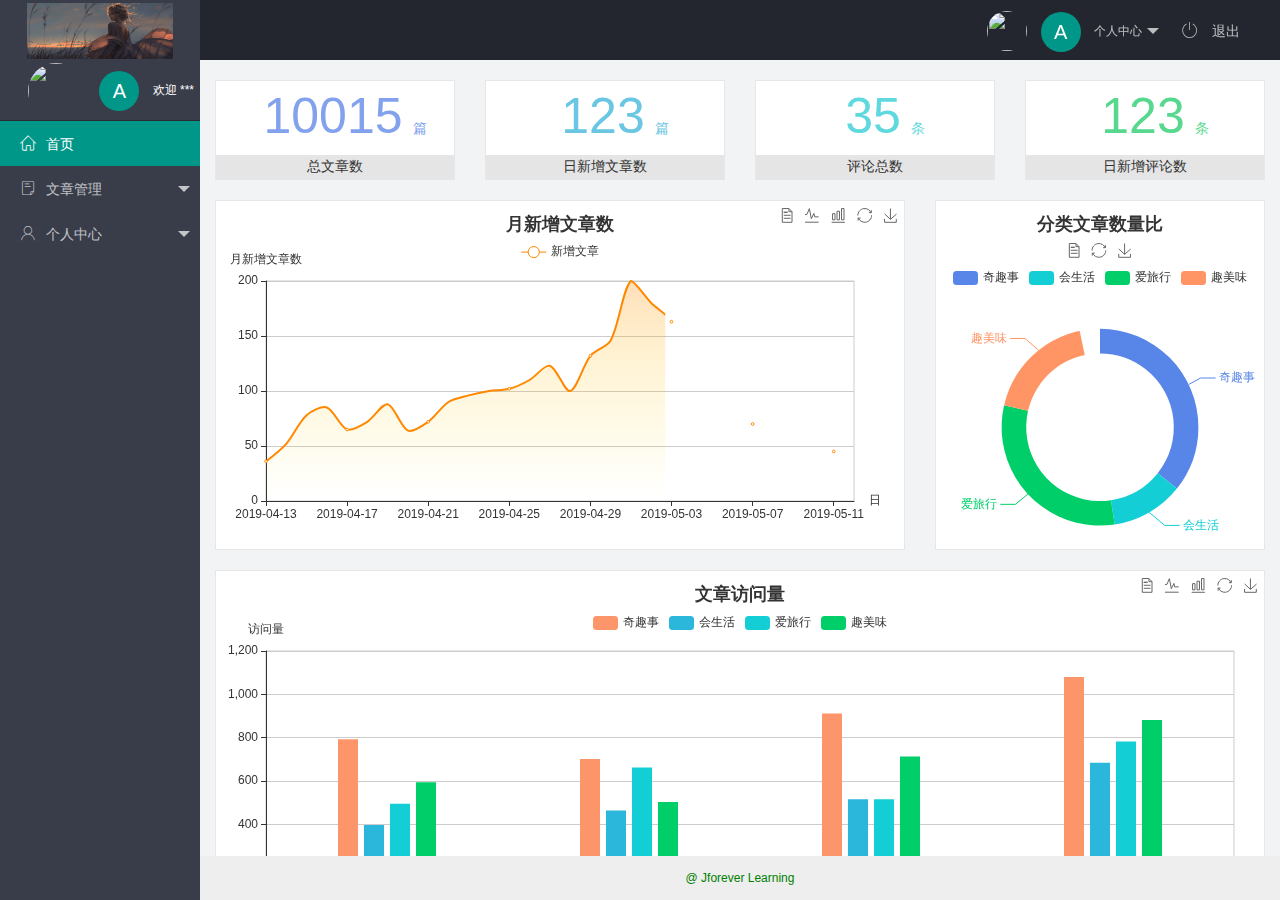
==== commit fa0f37ad: "完成个人中心功能的开发" ====
--- a/index.html
+++ b/index.html
@@ -18,7 +18,7 @@
     <div class="layui-layout layui-layout-admin">
         <div class="layui-header">
             <div class="layui-logo layui-hide-xs layui-bg-black">
-                <img src="/assets/images/logo.png" alt="">
+                <img src="/assets/images/wl_1.jpg" alt="">
             </div>
             <!-- 头部区域（可配合layui已有的水平导航） -->
             <ul class="layui-nav layui-layout-right">
@@ -30,9 +30,9 @@
                         个人中心
                     </a>
                     <dl class="layui-nav-child">
-                        <dd><a href="">基本资料</a></dd>
-                        <dd><a href="">设置</a></dd>
-                        <dd><a href="">重置密码</a></dd>
+                        <dd><a href="/user/user_info.html" target="fm">基本资料</a></dd>
+                        <dd><a href="/user/user_avatar.html" target="fm">更换头像</a></dd>
+                        <dd><a href="/user/user_pwd.html" target="fm">重置密码</a></dd>
                     </dl>
                 </li>
                 <li class="layui-nav-item" lay-header-event="menuRight" lay-unselect>
@@ -70,8 +70,9 @@
                     <li class="layui-nav-item">
                         <a href="javascript:;"><span class="iconfont icon-user"></span>个人中心</a>
                         <dl class="layui-nav-child">
-                            <dd><a href="javascript:;">基本资料</a></dd>
-                            <dd><a href="javascript:;">更换头像</a></dd>
+                            <dd><a href="/user/user_info.html" target="fm">基本资料</a></dd>
+                            <dd><a href="/user/user_avatar.html" target="fm">更换头像</a></dd>
+                            <dd><a href="/user/user_pwd.html" target="fm">重置密码</a></dd>
                         </dl>
                     </li>
                 </ul>
--- a/assets/css/index.css
+++ b/assets/css/index.css
@@ -49,3 +49,15 @@
   top: 4px;
   margin-right: 10px;
 }
+.layui-bg-black img {
+  width: 150px;
+  height: 60px;
+  box-sizing: border-box;
+  padding: 2px;
+}
+.layui-bg-black .userinfo img {
+  width: 60px;
+  height: 60px;
+  box-sizing: border-box;
+  padding: 2px;
+}
